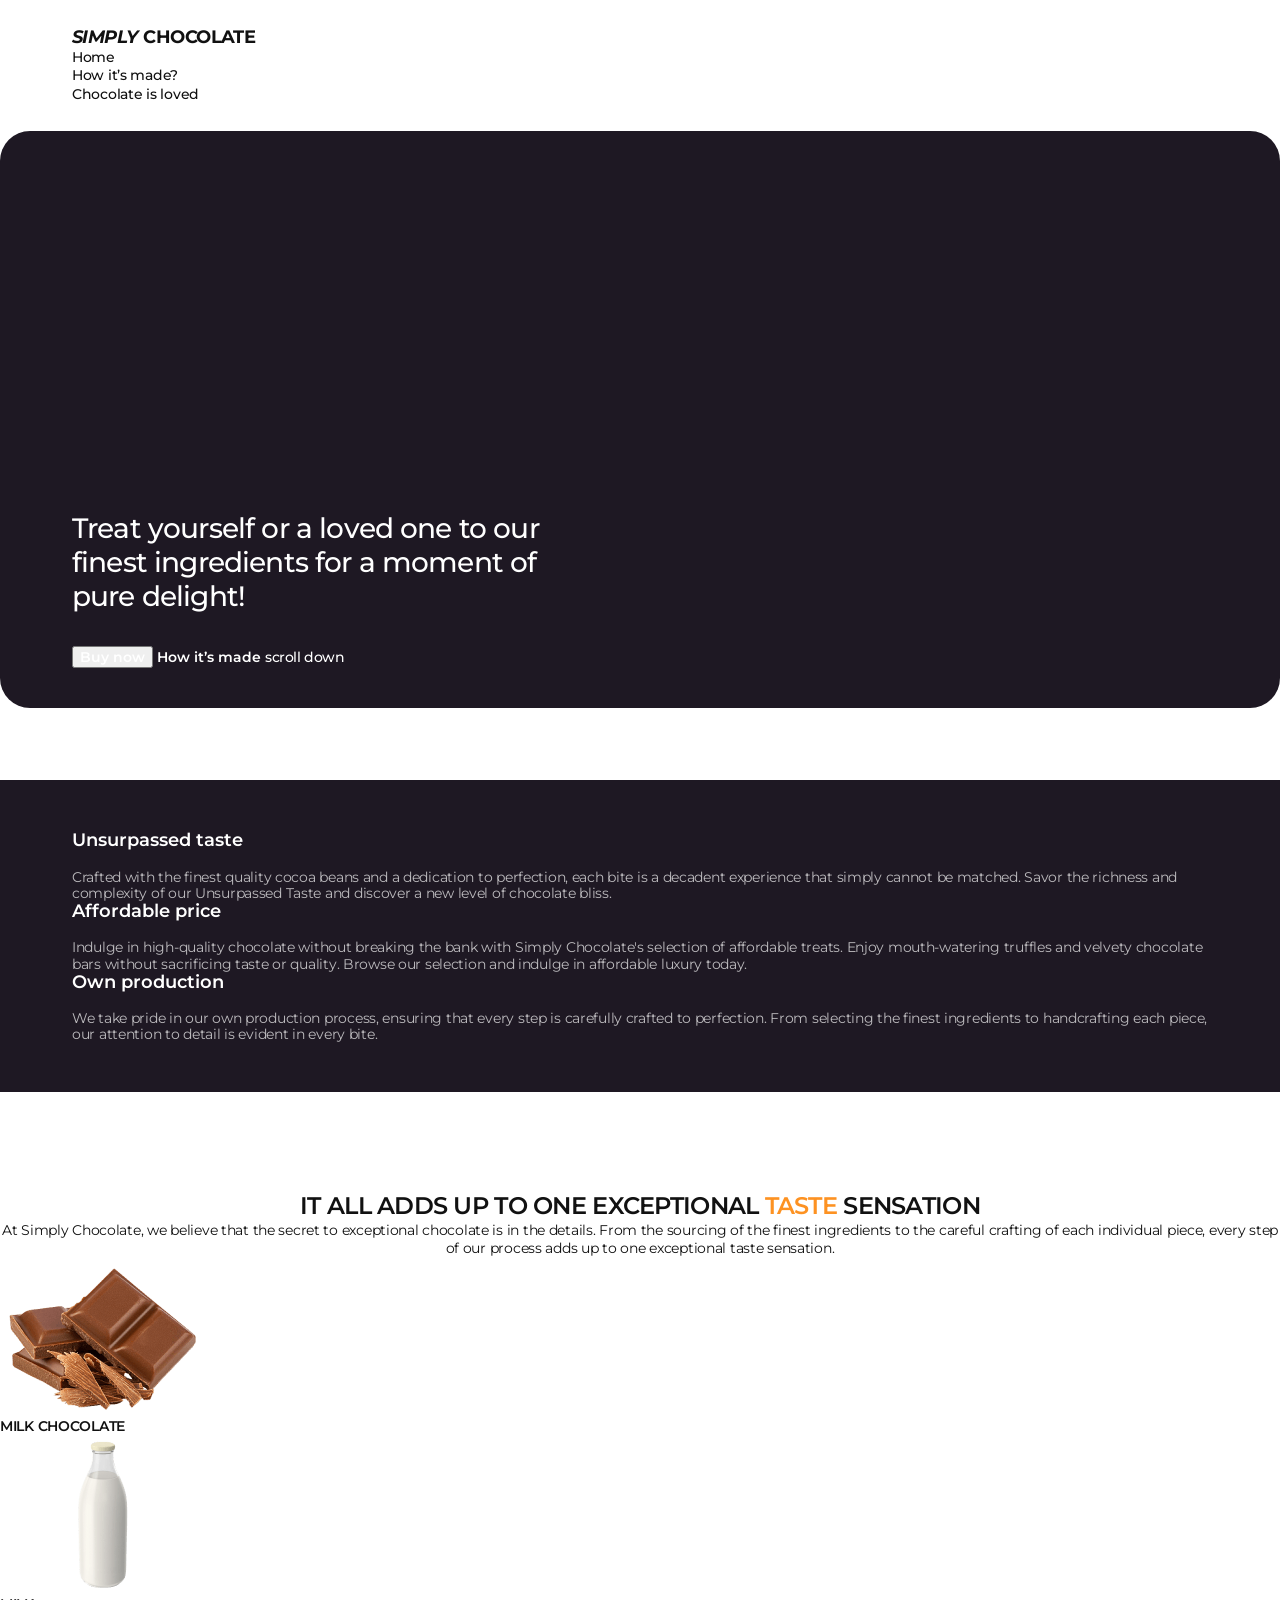
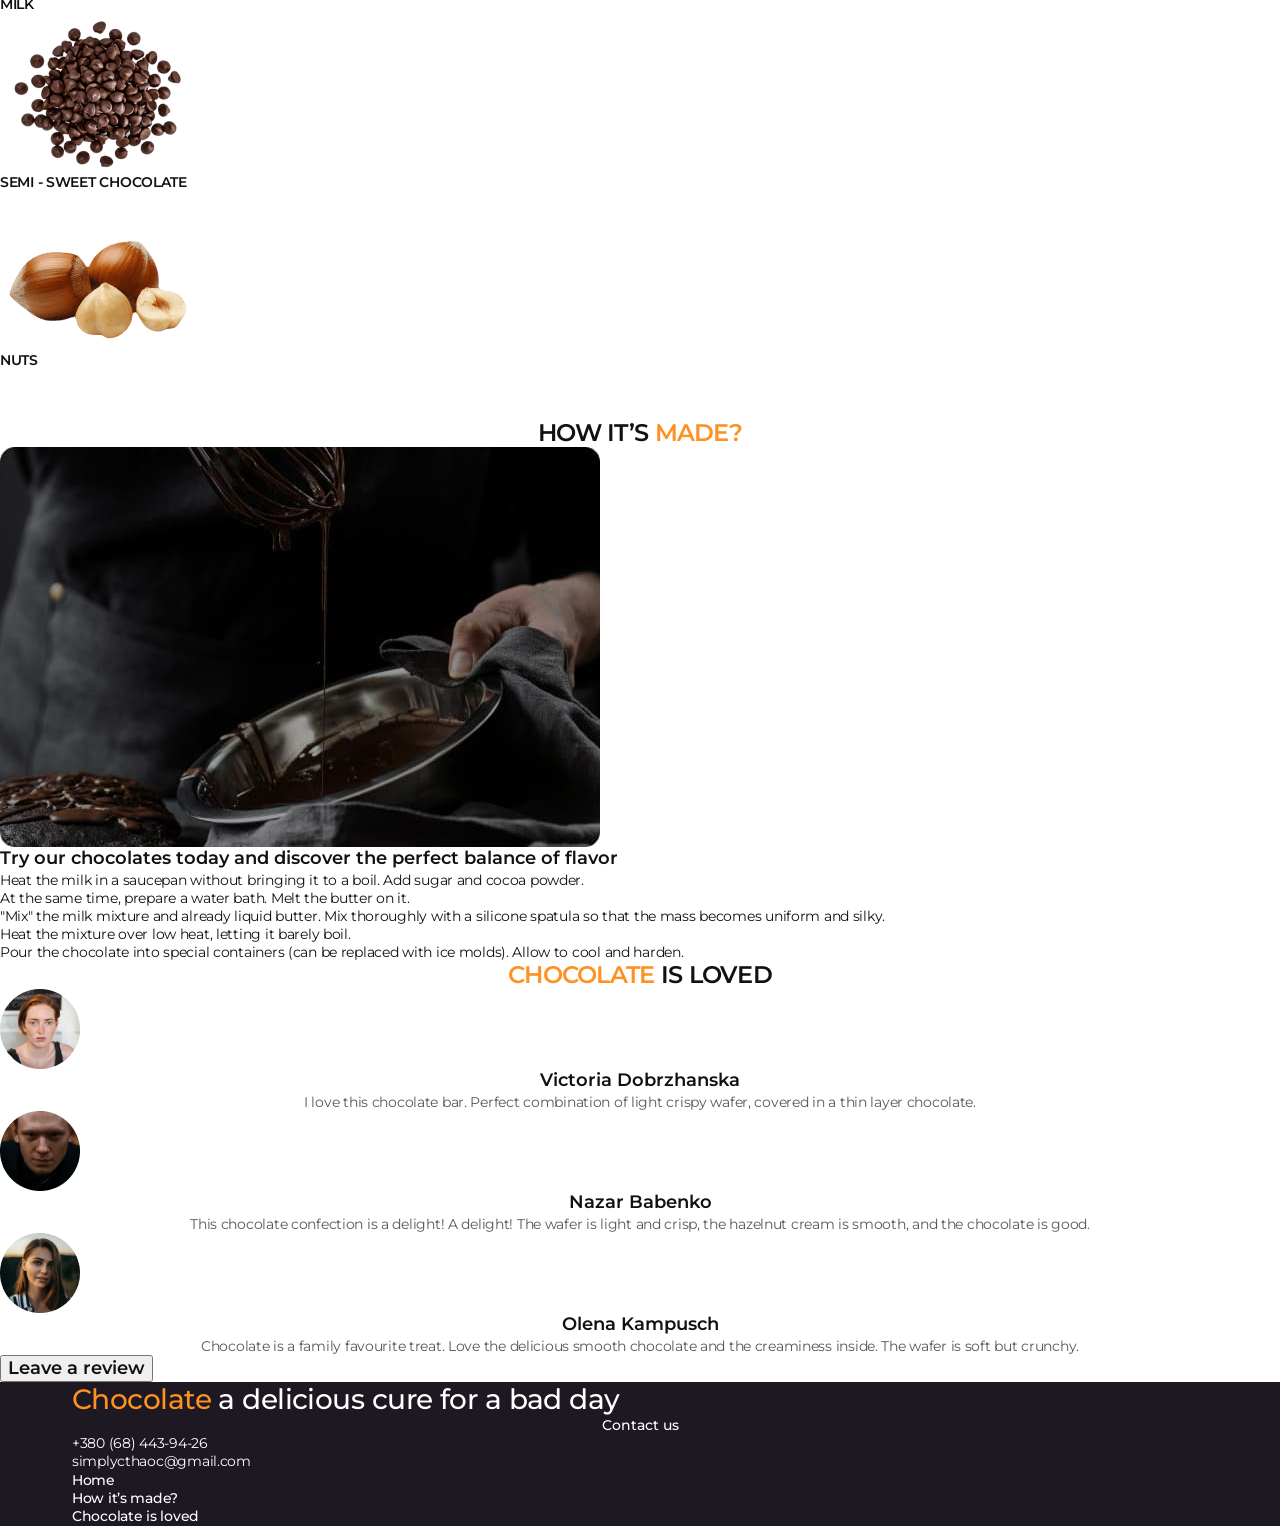
==== index.html @ 90acfa74 "add styles and update markup Co-Authored-By: Claude Sonnet 4.6 <noreply@anthropic.com>" ====
<!doctype html>
<html lang="en">
  <head>
    <meta charset="UTF-8" />
    <meta
      name="viewport"
      content="width=device-width, initial-scale=1.0"
    />
    <link
      rel="preconnect"
      href="https://fonts.googleapis.com"
    />
    <link
      rel="preconnect"
      href="https://fonts.gstatic.com"
      crossorigin
    />
    <link
      href="https://fonts.googleapis.com/css2?family=Montserrat:wght@400;500;600;700&display=swap"
      rel="stylesheet"
    />
    <title>Chocolate</title>
    <link
      rel="stylesheet"
      href="https://cdnjs.cloudflare.com/ajax/libs/modern-normalize/3.0.1/modern-normalize.min.css"
      integrity="sha512-q6WgHqiHlKyOqslT/lgBgodhd03Wp4BEqKeW6nNtlOY4quzyG3VoQKFrieaCeSnuVseNKRGpGeDU3qPmabCANg=="
      crossorigin="anonymous"
      referrerpolicy="no-referrer"
    />

    <link
      rel="stylesheet"
      href="./css/styles.css"
    />
  </head>
  <body>
    <header class="header">
      <div class="container">
        <nav class="header-navigation">
          <a
            class="header-logo"
            href="./index.html"
            ><span class="header-logo-italic">SIMPLY</span> CHOCOLATE</a
          >
          <ul class="header-list">
            <li class="header-item">
              <a
                class="header-link"
                href="./index.html"
                >Home</a
              >
            </li>
            <li class="header-item">
              <a
                class="header-link"
                href="#made"
                >How it’s made?</a
              >
            </li>
            <li class="header-item">
              <a
                class="header-link"
                href=""
                >Chocolate is loved</a
              >
            </li>
          </ul>
        </nav>
      </div>
    </header>
    <main>
      <section class="hero">
        <div class="container">
          <h1 class="hero-title">
            Treat yourself or a loved one to our finest ingredients for a moment
            of pure delight!
          </h1>
          <button
            class="hero-button"
            type="button"
          >
            Buy now
          </button>
          <a
            class="hero-button-link"
            href="#made"
            >How it’s made</a
          >
          <a
            class="hero-scroll-link"
            href="#features"
            >scroll down</a
          >
        </div>
      </section>
      <section
        class="features"
        id="features"
      >
        <div class="container">
          <h2 class="visually-hidden">Our Values</h2>
          <ul
            class="features-list"
            id="features-list"
          >
            <li class="features-item">
              <h3 class="features-subtitle">Unsurpassed taste</h3>
              <p class="features-item-text">
                Crafted with the finest quality cocoa beans and a dedication to
                perfection, each bite is a decadent experience that simply
                cannot be matched. Savor the richness and complexity of our
                Unsurpassed Taste and discover a new level of chocolate bliss.
              </p>
            </li>
            <li class="features-item">
              <h3 class="features-subtitle">Affordable price</h3>
              <p class="features-item-text">
                Indulge in high-quality chocolate without breaking the bank with
                Simply Chocolate's selection of affordable treats. Enjoy
                mouth-watering truffles and velvety chocolate bars without
                sacrificing taste or quality. Browse our selection and indulge
                in affordable luxury today.
              </p>
            </li>
            <li class="features-item">
              <h3 class="features-subtitle">Own production</h3>
              <p class="features-item-text">
                We take pride in our own production process, ensuring that every
                step is carefully crafted to perfection. From selecting the
                finest ingredients to handcrafting each piece, our attention to
                detail is evident in every bite.
              </p>
            </li>
          </ul>
        </div>
      </section>
      <section class="taste">
        <h2 class="taste-title section-title">
          It all adds up to one exceptional
          <span class="accent">taste</span> sensation
        </h2>
        <p class="taste-text">
          At Simply Chocolate, we believe that the secret to exceptional
          chocolate is in the details. From the sourcing of the finest
          ingredients to the careful crafting of each individual piece, every
          step of our process adds up to one exceptional taste sensation.
        </p>
        <ul class="taste-list">
          <li class="taste-item">
            <img
              src="./img/taste-img-1.png"
              width="206"
              height="160"
              alt="mILK CHOCOLATE"
              class="taste-image"
            />
            <h3 class="taste-subtitle">mILK CHOCOLATE</h3>
          </li>
          <li class="taste-item">
            <img
              src="./img/taste-img-2.png"
              class="taste-image"
              width="206"
              height="160"
              alt="Milk"
            />
            <h3 class="taste-subtitle">Milk</h3>
          </li>
          <li class="taste-item">
            <img
              src="./img/taste-img-3.png"
              class="taste-image"
              width="206"
              height="160"
              alt="sEMI - SWEET CHOCOLATE"
            />
            <h3 class="taste-subtitle">sEMI - SWEET CHOCOLATE</h3>
          </li>
          <li class="taste-item">
            <img
              src="./img/taste-img-4.png"
              class="taste-image"
              width="206"
              height="160"
              alt="nuts"
            />
            <h3 class="taste-subtitle">nuts</h3>
          </li>
        </ul>
      </section>
      <section
        class="made"
        id="made"
      >
        <h2 class="made-title section-title">
          hOW IT’S <span class="accent">made?</span>
        </h2>
        <img
          src="./img/made-img.jpg"
          width="600"
          height="400"
          alt="liquid chocolate"
          class="made-image"
        />
        <h3 class="made-subtitle">
          Try our chocolates today and discover the perfect balance of flavor
        </h3>
        <ul class="made-list">
          <li class="made-item">
            <p class="made-item-text">
              Heat the milk in a saucepan without bringing it to a boil. Add
              sugar and cocoa powder.
            </p>
          </li>
          <li class="made-item">
            <p class="made-item-text">
              At the same time, prepare a water bath. Melt the butter on it.
            </p>
          </li>
          <li class="made-item">
            <p class="made-item-text">
              "Mix" the milk mixture and already liquid butter. Mix thoroughly
              with a silicone spatula so that the mass becomes uniform and
              silky.
            </p>
          </li>
          <li class="made-item">
            <p class="made-item-text">
              Heat the mixture over low heat, letting it barely boil.
            </p>
          </li>
          <li class="made-item">
            <p class="made-item-text">
              Pour the chocolate into special containers (can be replaced with
              ice molds). Allow to cool and harden.
            </p>
          </li>
        </ul>
      </section>
      <section class="love">
        <h2 class="love-title section-title">
          <span class="accent">chocolate</span> is loved
        </h2>
        <ul class="love-list">
          <li class="love-item">
            <img
              src="./img/love-img-1.png"
              width="80"
              height="80"
              alt="Victoria Dobrzhanska"
              class="love-image"
            />
            <h3 class="love-subtitle">Victoria Dobrzhanska</h3>
            <p class="love-item-text">
              I love this chocolate bar. Perfect combination of light crispy
              wafer, covered in a thin layer chocolate.
            </p>
          </li>
          <li class="love-item">
            <img
              src="./img/love-img-2.png"
              width="80"
              height="80"
              alt="Nazar Babenko"
              class="love-image"
            />
            <h3 class="love-subtitle">Nazar Babenko</h3>
            <p class="love-item-text">
              This chocolate confection is a delight! A delight! The wafer is
              light and crisp, the hazelnut cream is smooth, and the chocolate
              is good.
            </p>
          </li>
          <li class="love-item">
            <img
              src="./img/love-img-3.png"
              width="80"
              height="80"
              alt="Olena Kampusch"
              class="love-image"
            />
            <h3 class="love-subtitle">Olena Kampusch</h3>
            <p class="love-item-text">
              Chocolate is a family favourite treat. Love the delicious smooth
              chocolate and the creaminess inside. The wafer is soft but
              crunchy.
            </p>
          </li>
        </ul>
        <button
          type="button"
          class="love-button"
        >
          Leave a review
        </button>
      </section>
    </main>
    <footer class="footer">
      <div class="container">
        <p class="footer-text">
          <span class="accent">Chocolate</span> a delicious cure for a bad day
        </p>
        <p class="footer-contacts-title">Contact us</p>
        <address class="footer-contacts">
          <ul class="footer-contacts-list">
            <li class="footer-contacts-item">
              <a
                class="footer-contacts-link"
                href="tel:+380684439426"
                >+380 (68) 443-94-26</a
              >
            </li>
            <li class="footer-contacts-item">
              <a
                class="footer-contacts-link"
                href="mailto:simplycthаoc@gmail.com"
                >simplycthаoc@gmail.com</a
              >
            </li>
          </ul>
        </address>
        <ul class="footer-menu-list">
          <li class="footer-menu-item">
            <a
              class="footer-menu-link"
              href="./index.html"
              >Home</a
            >
          </li>
          <li class="footer-menu-item">
            <a
              class="footer-menu-link"
              href=""
              >How it’s made?</a
            >
          </li>
          <li class="footer-menu-item">
            <a
              class="footer-menu-link"
              href=""
              >Chocolate is loved</a
            >
          </li>
        </ul>
      </div>
    </footer>
  </body>
</html>
---- css/styles.css ----
html {
  scroll-behavior: smooth;
}

body {
  font-family: 'Montserrat', sans-serif;
}

ul {
  list-style-type: none;
  margin-block: 0;
  padding-left: 0;
}

p,
h1,
h2,
h3,
h4,
h5,
h6 {
  margin-block: 0;
}

a {
  text-decoration: none;
}

address {
  font-style: normal;
}

button {
  cursor: pointer;
  font-family: inherit;
}

img {
  display: block;
  height: auto;
  max-width: 100%;
}

.visually-hidden {
  position: absolute;
  width: 1px;
  height: 1px;
  margin: -1px;
  border: 0;
  padding: 0;

  white-space: nowrap;
  clip-path: inset(100%);
  clip: rect(0 0 0 0);
  overflow: hidden;
}

.container {
  /* max-width: 1166px;
  width: 100%; */
  width: 1166px;
  padding-left: 15px;
  padding-right: 15px;
  margin: 0 auto;
  /* padding-inline: 15px;
  margin-inline: auto; */
}

.section-title {
  font-weight: 600;
  font-size: 24px;
  line-height: 1.17;
  letter-spacing: -0.03em;
  text-transform: uppercase;
  text-align: center;
  color: #111;

  .accent {
    color: #fd9222;
  }
}

/*------------- header-------------- */

.header {
  padding-block: 28px;
}

.header-logo {
  font-weight: 700;
  font-size: 18px;
  line-height: 1.11;
  letter-spacing: -0.03em;
  color: #111;
}

/* .header-logo span {
  font-style: italic;
} */

.header-logo-italic {
  font-style: italic;
}

.header-link {
  font-weight: 500;
  font-size: 14px;
  line-height: 1.14;
  letter-spacing: -0.02em;
  color: #111;
}

.header-link:hover,
.header-link:focus {
  color: #fd9222;
}

/* .header-link:is(:hover, :focus) {
  color: #fd9222;
}

/* .header-link:focus {
  color: #fd9222;
} */

/*------------- hero-------------- */

.hero {
  background-color: #1e1823;
  padding: 381px 40px 40px 40px;
  border-radius: 30px;
  margin-bottom: 72px;
}

.hero-title {
  font-weight: 500;
  font-size: 28px;
  line-height: 1.21;
  letter-spacing: -0.03em;
  color: #fff;
  max-width: 484px;
  margin-bottom: 32px;
}

.hero-button {
  font-weight: 600;
  font-size: 14px;
  color: #fff;
}

.hero-button-link {
  font-weight: 600;
  font-size: 14px;
  color: #fff;
}

.hero-scroll-link {
  font-weight: 500;
  font-size: 14px;
  line-height: 1.29;
  letter-spacing: -0.03em;
  color: #fff;
}

/*------------- features-------------- */

.features {
  background-color: #1e1823;
  padding-block: 50px;
}

.features-list {
}

.features-item {
}

.features-subtitle {
  font-weight: 600;
  font-size: 18px;
  color: #fff;
  margin-bottom: 18px;
}

.features-item-text {
  font-size: 14px;
  letter-spacing: -0.02em;
  color: rgba(255, 255, 255, 0.7);
}

/*------------- taste-------------- */

.taste {
  padding-top: 100px;
  padding-bottom: 50px;
}

.taste-title {
}

/* .taste-highlight {
  color: #fd9222;
} */

.taste-text {
  font-size: 14px;
  line-height: 1.29;
  letter-spacing: -0.02em;
  text-align: center;
  color: #111;
}

.taste-list {
}

.taste-item {
}

.taste-image {
}

.taste-subtitle {
  font-weight: 600;
  font-size: 14px;
  line-height: 1.29;
  letter-spacing: -0.02em;
  text-transform: uppercase;
  color: #111;
}

/*------------- made-------------- */

.made {
}

.made-title {
}

.made-image {
}

.made-subtitle {
  font-weight: 600;
  font-size: 18px;
  line-height: 1.33;
  color: #111;
}

.made-list {
}

.made-item {
}

.made-item-text {
  font-size: 14px;
  line-height: 1.29;
  letter-spacing: -0.02em;
  color: #111;
}

/*------------- love-------------- */

.love {
}

.love-title {
}

.love-list {
}

.love-item {
}

.love-image {
}

.love-subtitle {
  font-weight: 600;
  font-size: 18px;
  line-height: 1.33;
  text-align: center;
  color: #111;
}

.love-item-text {
  font-weight: 400;
  font-size: 14px;
  line-height: 1.29;
  letter-spacing: -0.02em;
  text-align: center;
  color: rgba(17, 17, 17, 0.7);
}

.love-button {
  font-weight: 600;
  font-size: 18px;
  color: #111;
}

/*------------- footer-------------- */

.footer {
  background-color: #1e1823;
}

.footer-text {
  font-weight: 500;
  font-size: 28px;
  line-height: 1.21429;
  letter-spacing: -0.02em;
  color: #ffffff;

  .accent {
    color: #fd9222;
  }
}

.footer-contacts-title {
  font-weight: 500;
  font-size: 14px;
  line-height: 1.29;
  text-align: center;
  color: #fff;
}

.footer-contacts-list {
}

.footer-contacts-item {
}

.footer-contacts-link {
  font-size: 14px;
  line-height: 1.29;
  letter-spacing: -0.02em;
  text-align: center;
  color: #fff;
}

.footer-menu-list {
}

.footer-menu-item {
}

.footer-menu-link {
  font-weight: 500;
  font-size: 14px;
  line-height: 1.14;
  letter-spacing: -0.02em;
  color: #fff;
}
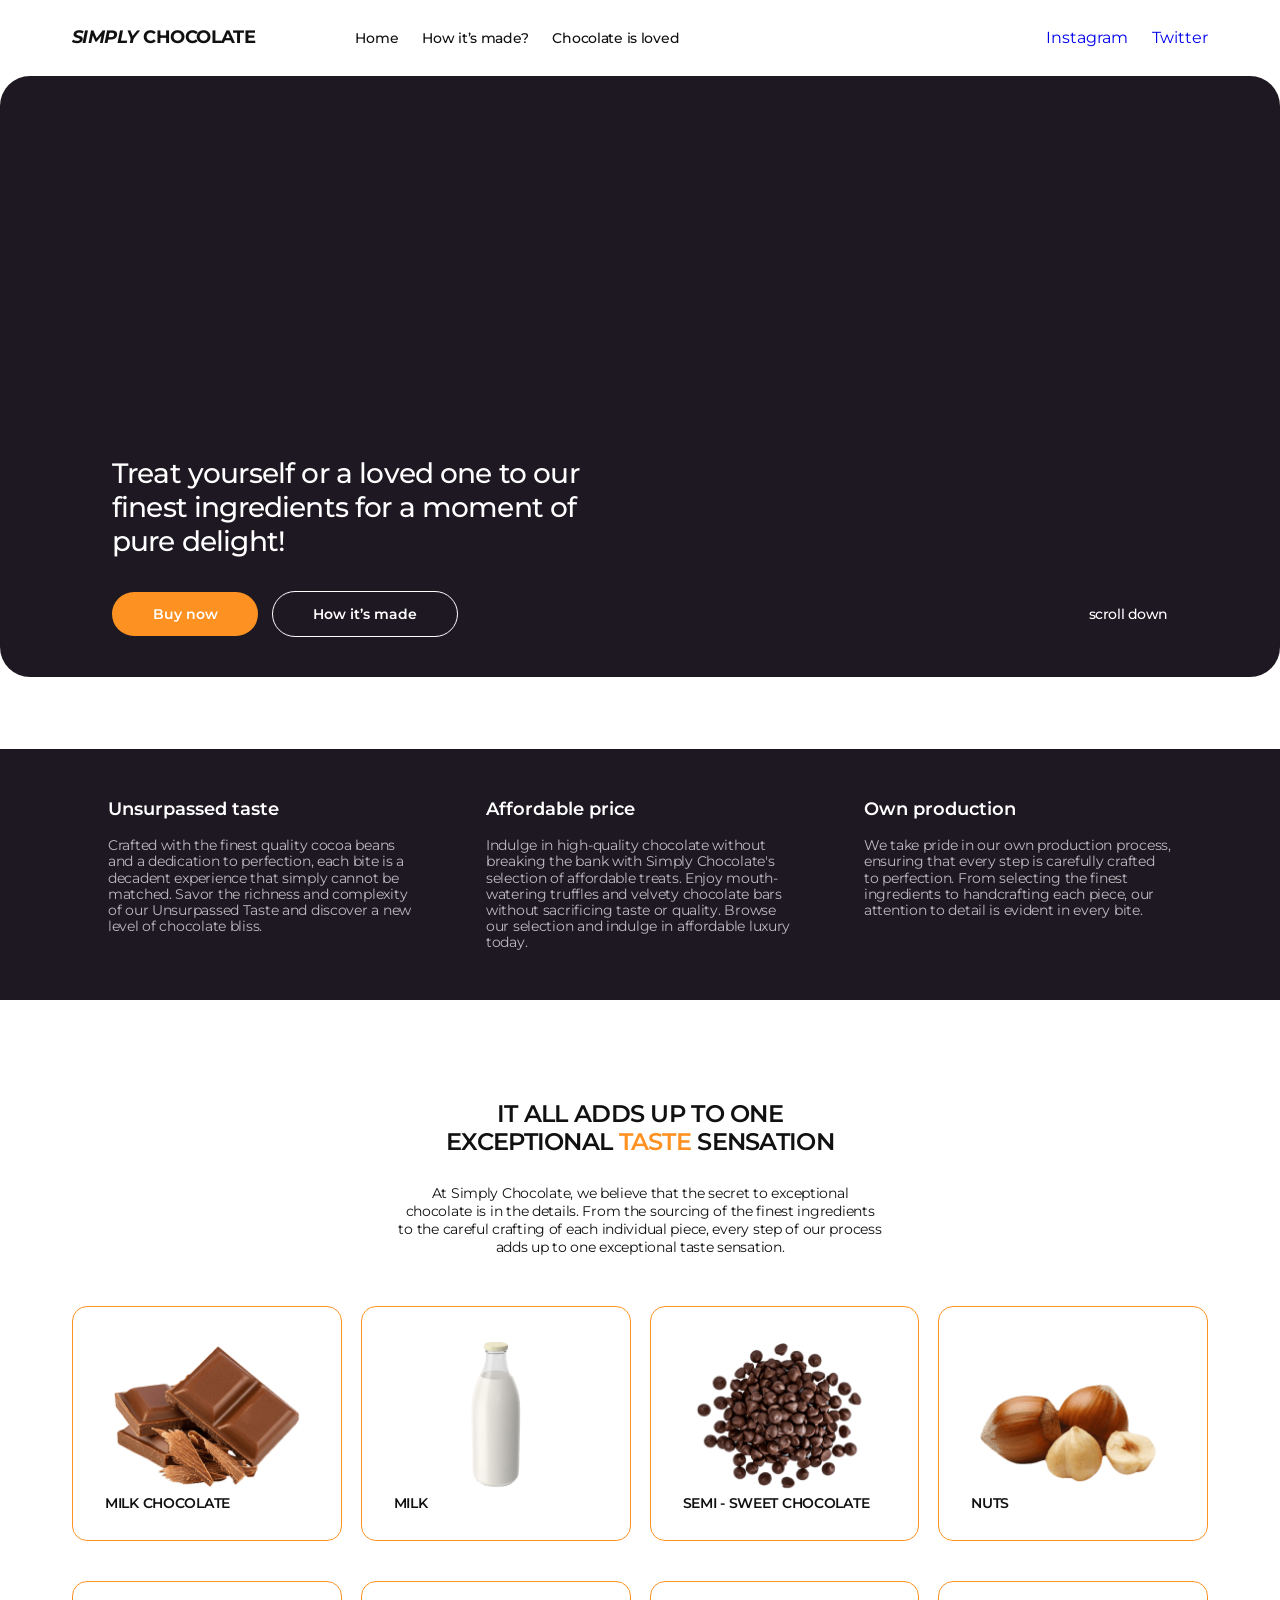
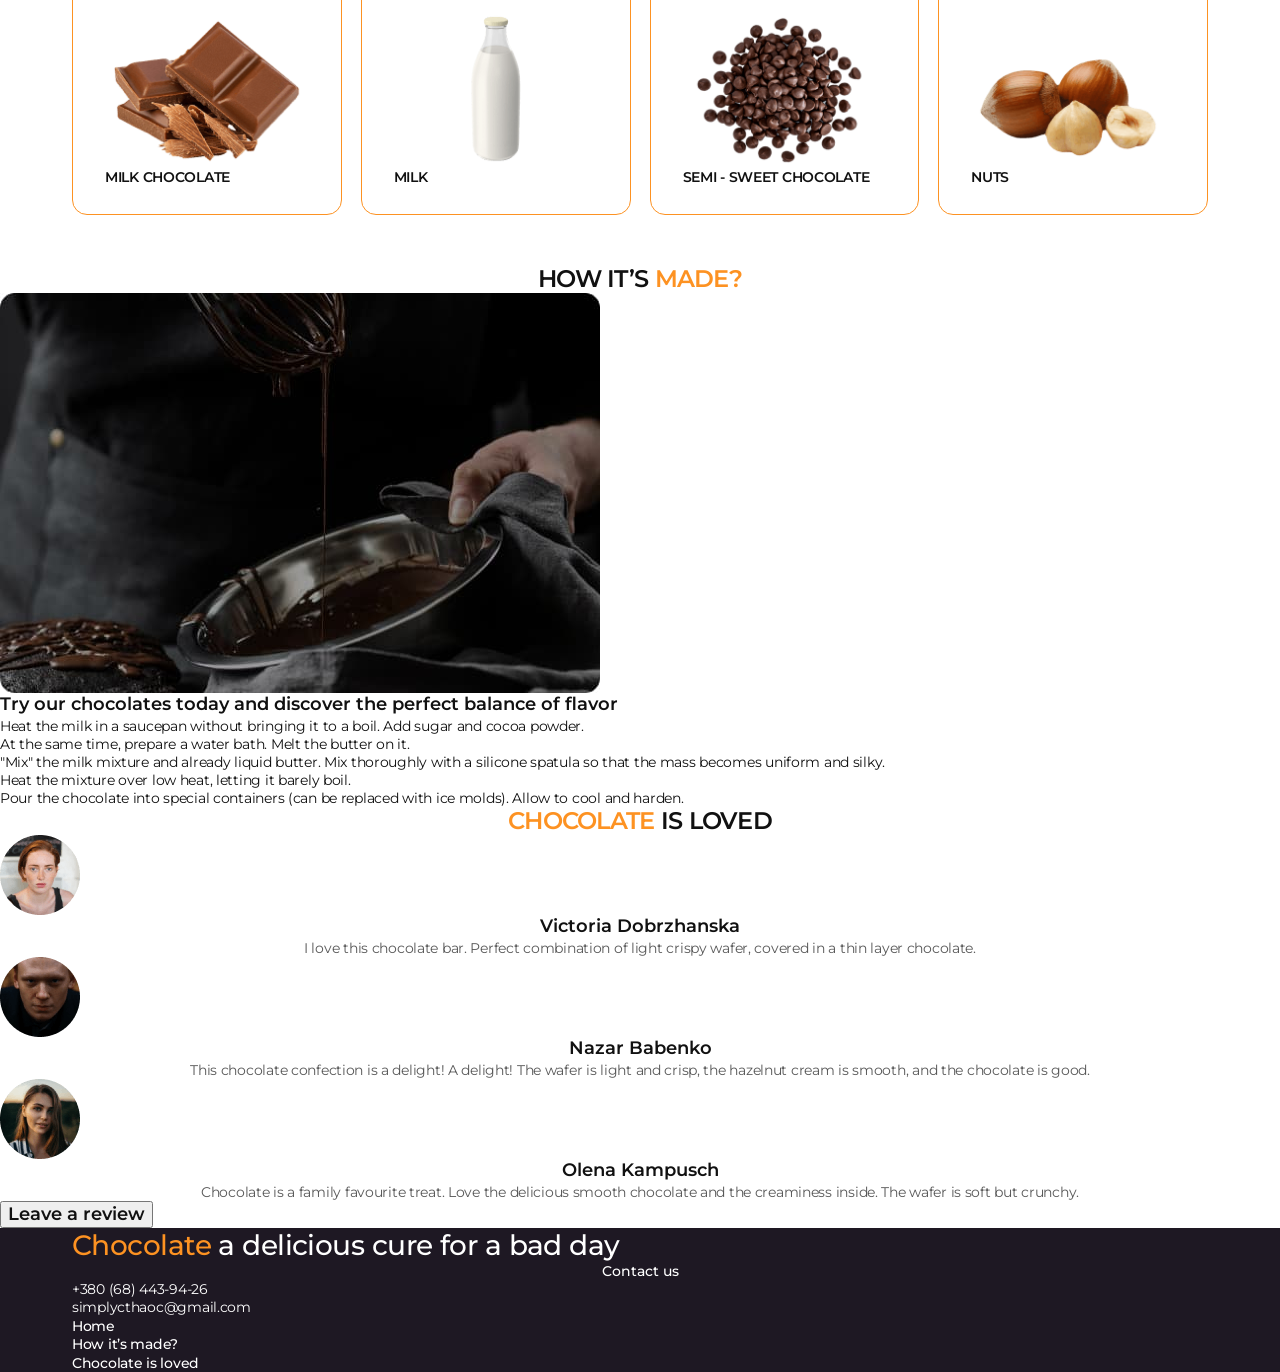
==== commit 56b4180d: "mod-3" ====
--- a/index.html
+++ b/index.html
@@ -35,7 +35,7 @@
   </head>
   <body>
     <header class="header">
-      <div class="container">
+      <div class="container header-container">
         <nav class="header-navigation">
           <a
             class="header-logo"
@@ -66,31 +66,51 @@
             </li>
           </ul>
         </nav>
+        <ul class="header-soc-list">
+          <li class="header-soc-item">
+            <a
+              class="header-soc-link"
+              href="./index.html"
+              >Instagram</a
+            >
+          </li>
+          <li class="header-soc-item">
+            <a
+              class="header-soc-link"
+              href="#made"
+              >Twitter</a
+            >
+          </li>
+        </ul>
       </div>
     </header>
     <main>
       <section class="hero">
         <div class="container">
-          <h1 class="hero-title">
-            Treat yourself or a loved one to our finest ingredients for a moment
-            of pure delight!
-          </h1>
-          <button
-            class="hero-button"
-            type="button"
-          >
-            Buy now
-          </button>
-          <a
-            class="hero-button-link"
-            href="#made"
-            >How it’s made</a
-          >
-          <a
-            class="hero-scroll-link"
-            href="#features"
-            >scroll down</a
-          >
+          <div class="hero-wrapper">
+            <h1 class="hero-title">
+              Treat yourself or a loved one to our finest ingredients for a moment
+              of pure delight!
+            </h1>
+           <div class="hero-buttons">
+              <button
+                class="hero-button"
+                type="button"
+              >
+                Buy now
+              </button>
+              <a
+                class="hero-button-link"
+                href="#made"
+                >How it’s made</a
+              >
+              <a
+                class="hero-scroll-link"
+                href="#features"
+                >scroll down</a
+              >
+           </div>
+          </div>
         </div>
       </section>
       <section
@@ -135,58 +155,100 @@
         </div>
       </section>
       <section class="taste">
-        <h2 class="taste-title section-title">
-          It all adds up to one exceptional
-          <span class="accent">taste</span> sensation
-        </h2>
-        <p class="taste-text">
-          At Simply Chocolate, we believe that the secret to exceptional
-          chocolate is in the details. From the sourcing of the finest
-          ingredients to the careful crafting of each individual piece, every
-          step of our process adds up to one exceptional taste sensation.
-        </p>
-        <ul class="taste-list">
-          <li class="taste-item">
-            <img
-              src="./img/taste-img-1.png"
-              width="206"
-              height="160"
-              alt="mILK CHOCOLATE"
-              class="taste-image"
-            />
-            <h3 class="taste-subtitle">mILK CHOCOLATE</h3>
-          </li>
-          <li class="taste-item">
-            <img
-              src="./img/taste-img-2.png"
-              class="taste-image"
-              width="206"
-              height="160"
-              alt="Milk"
-            />
-            <h3 class="taste-subtitle">Milk</h3>
-          </li>
-          <li class="taste-item">
-            <img
-              src="./img/taste-img-3.png"
-              class="taste-image"
-              width="206"
-              height="160"
-              alt="sEMI - SWEET CHOCOLATE"
-            />
-            <h3 class="taste-subtitle">sEMI - SWEET CHOCOLATE</h3>
-          </li>
-          <li class="taste-item">
-            <img
-              src="./img/taste-img-4.png"
-              class="taste-image"
-              width="206"
-              height="160"
-              alt="nuts"
-            />
-            <h3 class="taste-subtitle">nuts</h3>
-          </li>
-        </ul>
+       <div class="container">
+          <h2 class="taste-title section-title">
+            It all adds up to one exceptional
+            <span class="accent">taste</span> sensation
+          </h2>
+          <p class="taste-text">
+            At Simply Chocolate, we believe that the secret to exceptional
+            chocolate is in the details. From the sourcing of the finest
+            ingredients to the careful crafting of each individual piece, every
+            step of our process adds up to one exceptional taste sensation.
+          </p>
+          <ul class="taste-list">
+            <li class="taste-item">
+              <img
+                src="./img/taste-img-1.png"
+                width="206"
+                height="160"
+                alt="mILK CHOCOLATE"
+                class="taste-image"
+              />
+              <h3 class="taste-subtitle">mILK CHOCOLATE</h3>
+            </li>
+            <li class="taste-item">
+              <img
+                src="./img/taste-img-2.png"
+                class="taste-image"
+                width="206"
+                height="160"
+                alt="Milk"
+              />
+              <h3 class="taste-subtitle">Milk</h3>
+            </li>
+            <li class="taste-item">
+              <img
+                src="./img/taste-img-3.png"
+                class="taste-image"
+                width="206"
+                height="160"
+                alt="sEMI - SWEET CHOCOLATE"
+              />
+              <h3 class="taste-subtitle">sEMI - SWEET CHOCOLATE</h3>
+            </li>
+            <li class="taste-item">
+              <img
+                src="./img/taste-img-4.png"
+                class="taste-image"
+                width="206"
+                height="160"
+                alt="nuts"
+              />
+              <h3 class="taste-subtitle">nuts</h3>
+            </li>
+            <li class="taste-item">
+              <img
+                src="./img/taste-img-1.png"
+                width="206"
+                height="160"
+                alt="mILK CHOCOLATE"
+                class="taste-image"
+              />
+              <h3 class="taste-subtitle">mILK CHOCOLATE</h3>
+            </li>
+            <li class="taste-item">
+              <img
+                src="./img/taste-img-2.png"
+                class="taste-image"
+                width="206"
+                height="160"
+                alt="Milk"
+              />
+              <h3 class="taste-subtitle">Milk</h3>
+            </li>
+            <li class="taste-item">
+              <img
+                src="./img/taste-img-3.png"
+                class="taste-image"
+                width="206"
+                height="160"
+                alt="sEMI - SWEET CHOCOLATE"
+              />
+              <h3 class="taste-subtitle">sEMI - SWEET CHOCOLATE</h3>
+            </li>
+            <li class="taste-item">
+              <img
+                src="./img/taste-img-4.png"
+                class="taste-image"
+                width="206"
+                height="160"
+                alt="nuts"
+              />
+              <h3 class="taste-subtitle">nuts</h3>
+            </li>
+          </ul>
+       </div>
       </section>
       <section
         class="made"
--- a/css/styles.css
+++ b/css/styles.css
@@ -92,14 +92,35 @@
   line-height: 1.11;
   letter-spacing: -0.03em;
   color: #111;
+  margin-right: 100px;
 }
 
 /* .header-logo span {
   font-style: italic;
 } */
 
+.header .container {
+  display: flex;
+  align-items: center;
+}
+
+.header-container {
+  display: flex;
+  align-items: center;
+}
+
+.header-navigation {
+  display: flex;
+  align-items: center;
+}
+
 .header-logo-italic {
   font-style: italic;
+}
+
+.header-list {
+  display: flex;
+  gap: 24px;
 }
 
 .header-link {
@@ -115,6 +136,12 @@
   color: #fd9222;
 }
 
+.header-soc-list {
+  display: flex;
+  gap: 24px;
+  margin-left: auto;
+}
+
 /* .header-link:is(:hover, :focus) {
   color: #fd9222;
 }
@@ -127,9 +154,13 @@
 
 .hero {
   background-color: #1e1823;
-  padding: 381px 40px 40px 40px;
+
   border-radius: 30px;
   margin-bottom: 72px;
+}
+
+.hero-wrapper {
+  padding: 381px 40px 40px 40px;
 }
 
 .hero-title {
@@ -142,16 +173,31 @@
   margin-bottom: 32px;
 }
 
+.hero-buttons {
+  display: flex;
+  align-items: center;
+  gap: 14px;
+}
+
 .hero-button {
   font-weight: 600;
   font-size: 14px;
   color: #fff;
+  border-radius: 100px;
+  min-width: 146px;
+  padding: 14px 40px;
+  background-color: #fd9222;
+  border: none;
 }
 
 .hero-button-link {
   font-weight: 600;
   font-size: 14px;
   color: #fff;
+  border: 1px solid #fff;
+  border-radius: 100px;
+  padding: 14px 40px;
+  min-width: 183px;
 }
 
 .hero-scroll-link {
@@ -160,6 +206,7 @@
   line-height: 1.29;
   letter-spacing: -0.03em;
   color: #fff;
+  margin-left: auto;
 }
 
 /*------------- features-------------- */
@@ -170,9 +217,15 @@
 }
 
 .features-list {
+  display: flex;
+  gap: 70px;
+  /* padding-left: 36px;
+  padding-right: 36px; */
+  padding-inline: 36px;
 }
 
 .features-item {
+  width: calc((100% - 70px * 2) / 3);
 }
 
 .features-subtitle {
@@ -196,6 +249,9 @@
 }
 
 .taste-title {
+  max-width: 411px;
+  margin: 0 auto;
+  margin-bottom: 28px;
 }
 
 /* .taste-highlight {
@@ -208,12 +264,24 @@
   letter-spacing: -0.02em;
   text-align: center;
   color: #111;
+  max-width: 486px;
+  margin: 0 auto;
+  margin-bottom: 50px;
 }
 
 .taste-list {
+  display: flex;
+  flex-wrap: wrap;
+  /* gap: 40px 19px; */
+  column-gap: 19px;
+  row-gap: 40px;
 }
 
 .taste-item {
+  padding: 28px 32px;
+  border: 1px solid #fd9222;
+  border-radius: 15px;
+  width: calc((100% - 19px * 3) / 4);
 }
 
 .taste-image {
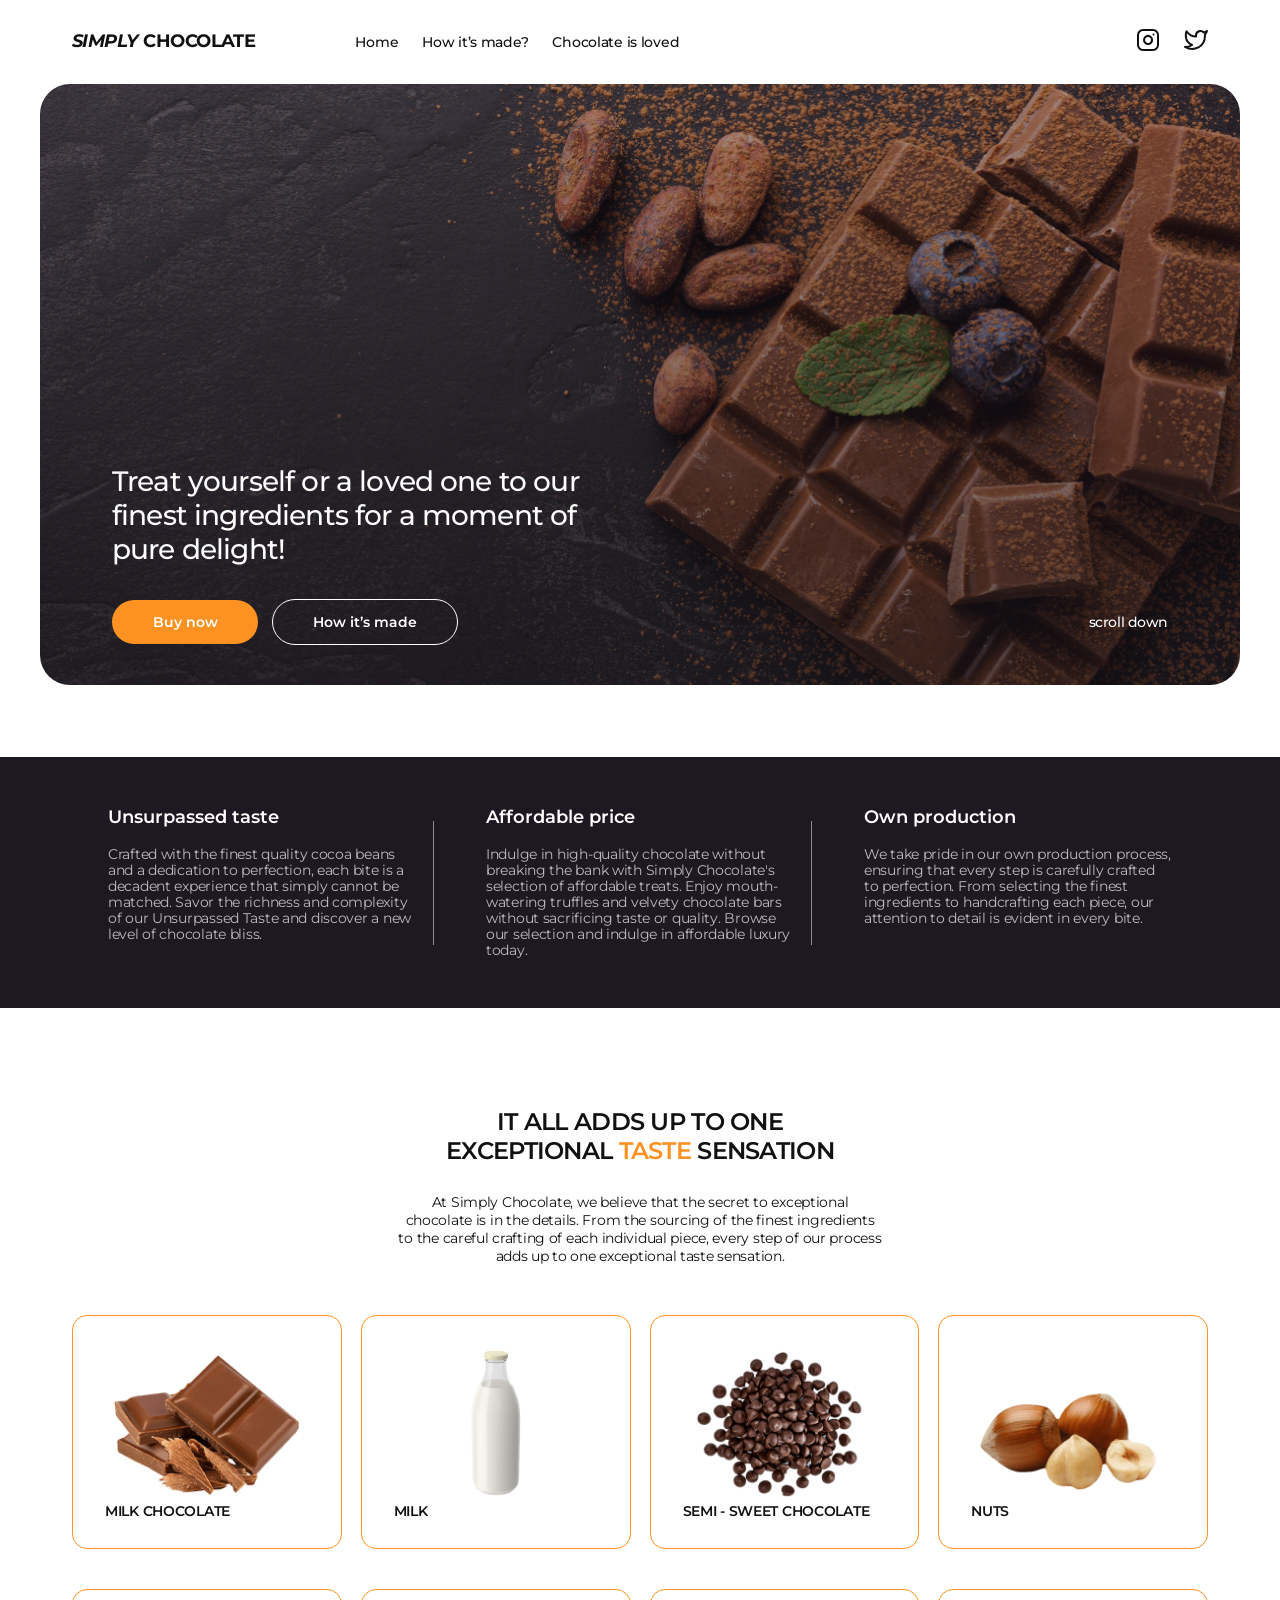
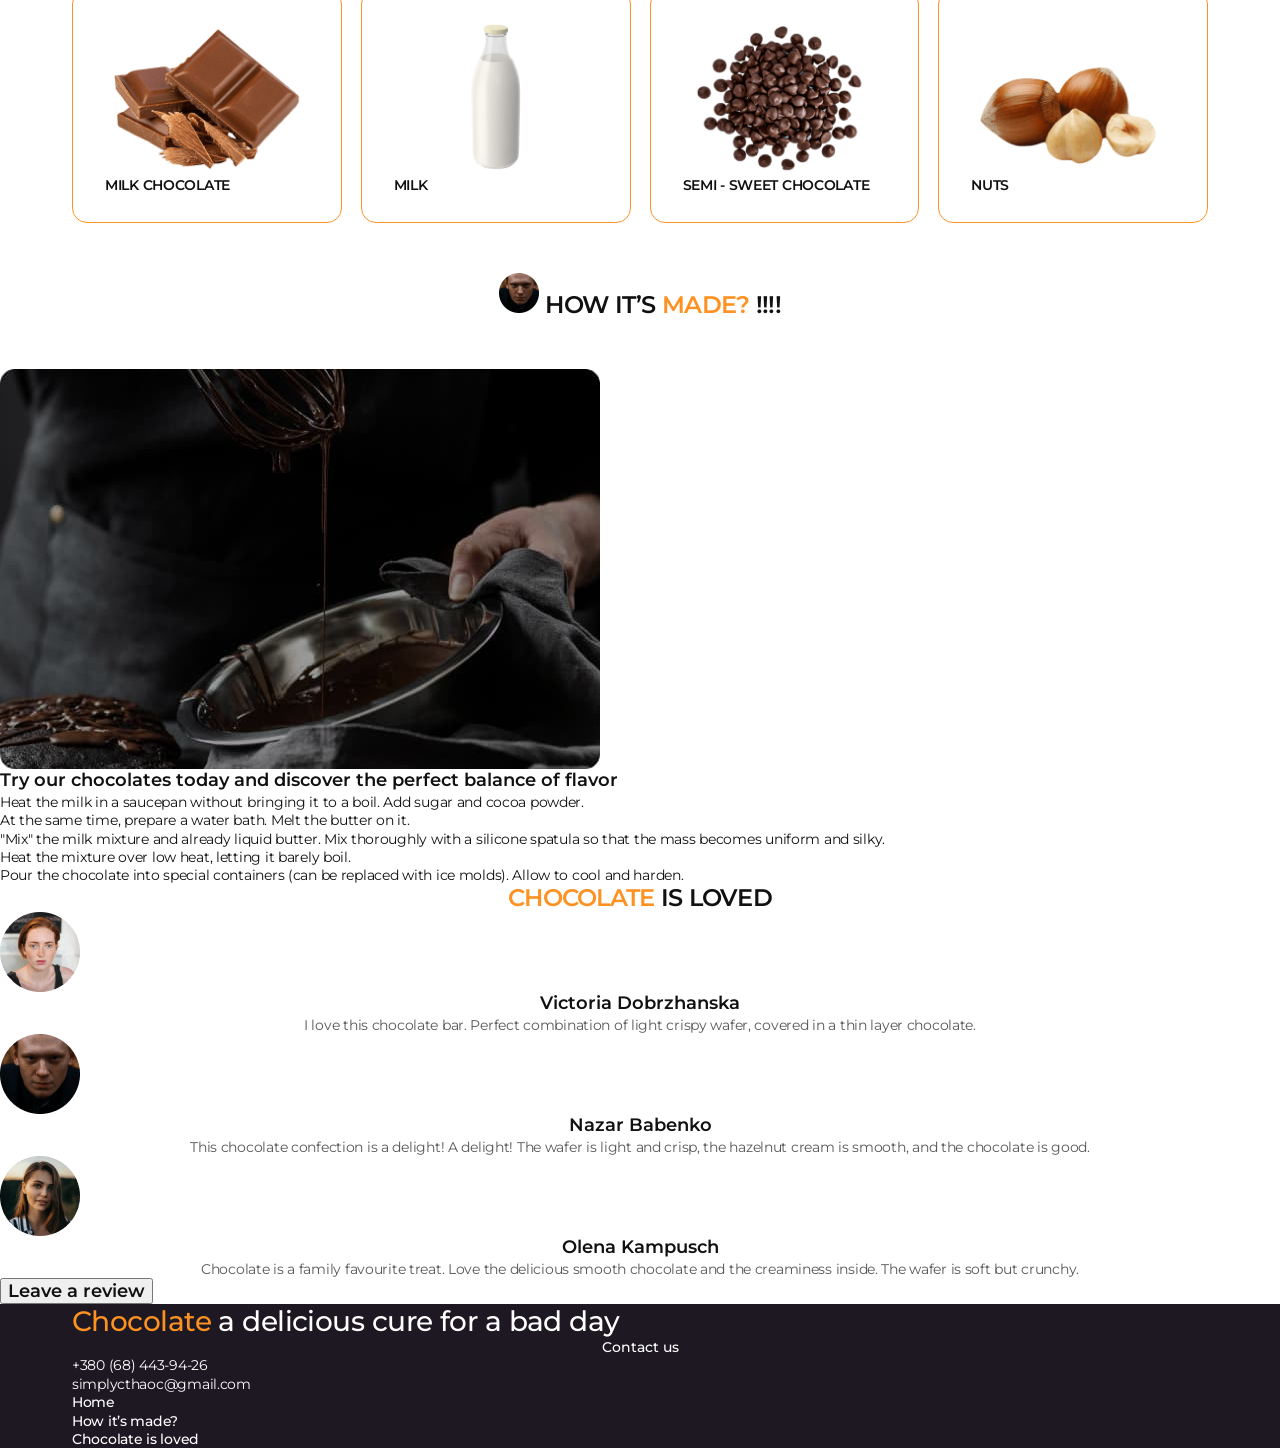
==== commit 2462707a: "mod-4" ====
--- a/index.html
+++ b/index.html
@@ -71,15 +71,25 @@
             <a
               class="header-soc-link"
               href="./index.html"
-              >Instagram</a
-            >
+              ><svg
+                class="header-soc-icon"
+                width="24"
+                height="24"
+              >
+                <use href="./img/icons.svg#icon-instagram"></use></svg
+            ></a>
           </li>
           <li class="header-soc-item">
             <a
               class="header-soc-link"
               href="#made"
-              >Twitter</a
-            >
+              ><svg
+                class="header-soc-icon"
+                width="24"
+                height="24"
+              >
+                <use href="./img/icons.svg#twitter"></use></svg
+            ></a>
           </li>
         </ul>
       </div>
@@ -89,10 +99,10 @@
         <div class="container">
           <div class="hero-wrapper">
             <h1 class="hero-title">
-              Treat yourself or a loved one to our finest ingredients for a moment
-              of pure delight!
+              Treat yourself or a loved one to our finest ingredients for a
+              moment of pure delight!
             </h1>
-           <div class="hero-buttons">
+            <div class="hero-buttons">
               <button
                 class="hero-button"
                 type="button"
@@ -109,7 +119,7 @@
                 href="#features"
                 >scroll down</a
               >
-           </div>
+            </div>
           </div>
         </div>
       </section>
@@ -155,7 +165,7 @@
         </div>
       </section>
       <section class="taste">
-       <div class="container">
+        <div class="container">
           <h2 class="taste-title section-title">
             It all adds up to one exceptional
             <span class="accent">taste</span> sensation
@@ -248,7 +258,7 @@
               <h3 class="taste-subtitle">nuts</h3>
             </li>
           </ul>
-       </div>
+        </div>
       </section>
       <section
         class="made"
--- a/css/styles.css
+++ b/css/styles.css
@@ -150,12 +150,29 @@
   color: #fd9222;
 } */
 
+.header-soc-icon {
+  fill: transparent;
+  stroke: #111;
+}
+
+/* .header-soc-icon {
+  fill: #111;
+} */
+
 /*------------- hero-------------- */
 
 .hero {
   background-color: #1e1823;
-
+  background-image:
+    linear-gradient(rgba(30, 24, 35, 0.4), rgba(30, 24, 35, 0.4)),
+    url(../img/hero-bg.jpg);
+  background-size: cover;
+  background-position: center;
+  background-repeat: no-repeat;
   border-radius: 30px;
+
+  max-width: 1200px;
+  margin: 0 auto;
   margin-bottom: 72px;
 }
 
@@ -226,7 +243,24 @@
 
 .features-item {
   width: calc((100% - 70px * 2) / 3);
-}
+  position: relative;
+}
+
+.features-item:not(:last-child)::after {
+  position: absolute;
+  top: 50%;
+  right: -18px;
+  transform: translateY(-50%);
+  content: '';
+  width: 1px;
+  height: 124px;
+  background-color: rgba(255, 255, 255, 0.5);
+  display: inline-block;
+}
+
+/* .features-item:last-child::after {
+  display: none;
+} */
 
 .features-subtitle {
   font-weight: 600;
@@ -302,6 +336,20 @@
 }
 
 .made-title {
+  margin-bottom: 50px;
+}
+
+.made-title::before {
+  content: '';
+  width: 40px;
+  height: 40px;
+  display: inline-block;
+  background-image: url(../img/love-img-2.png);
+  background-size: cover;
+}
+
+.made-title::after {
+  content: '!!!!';
 }
 
 .made-image {
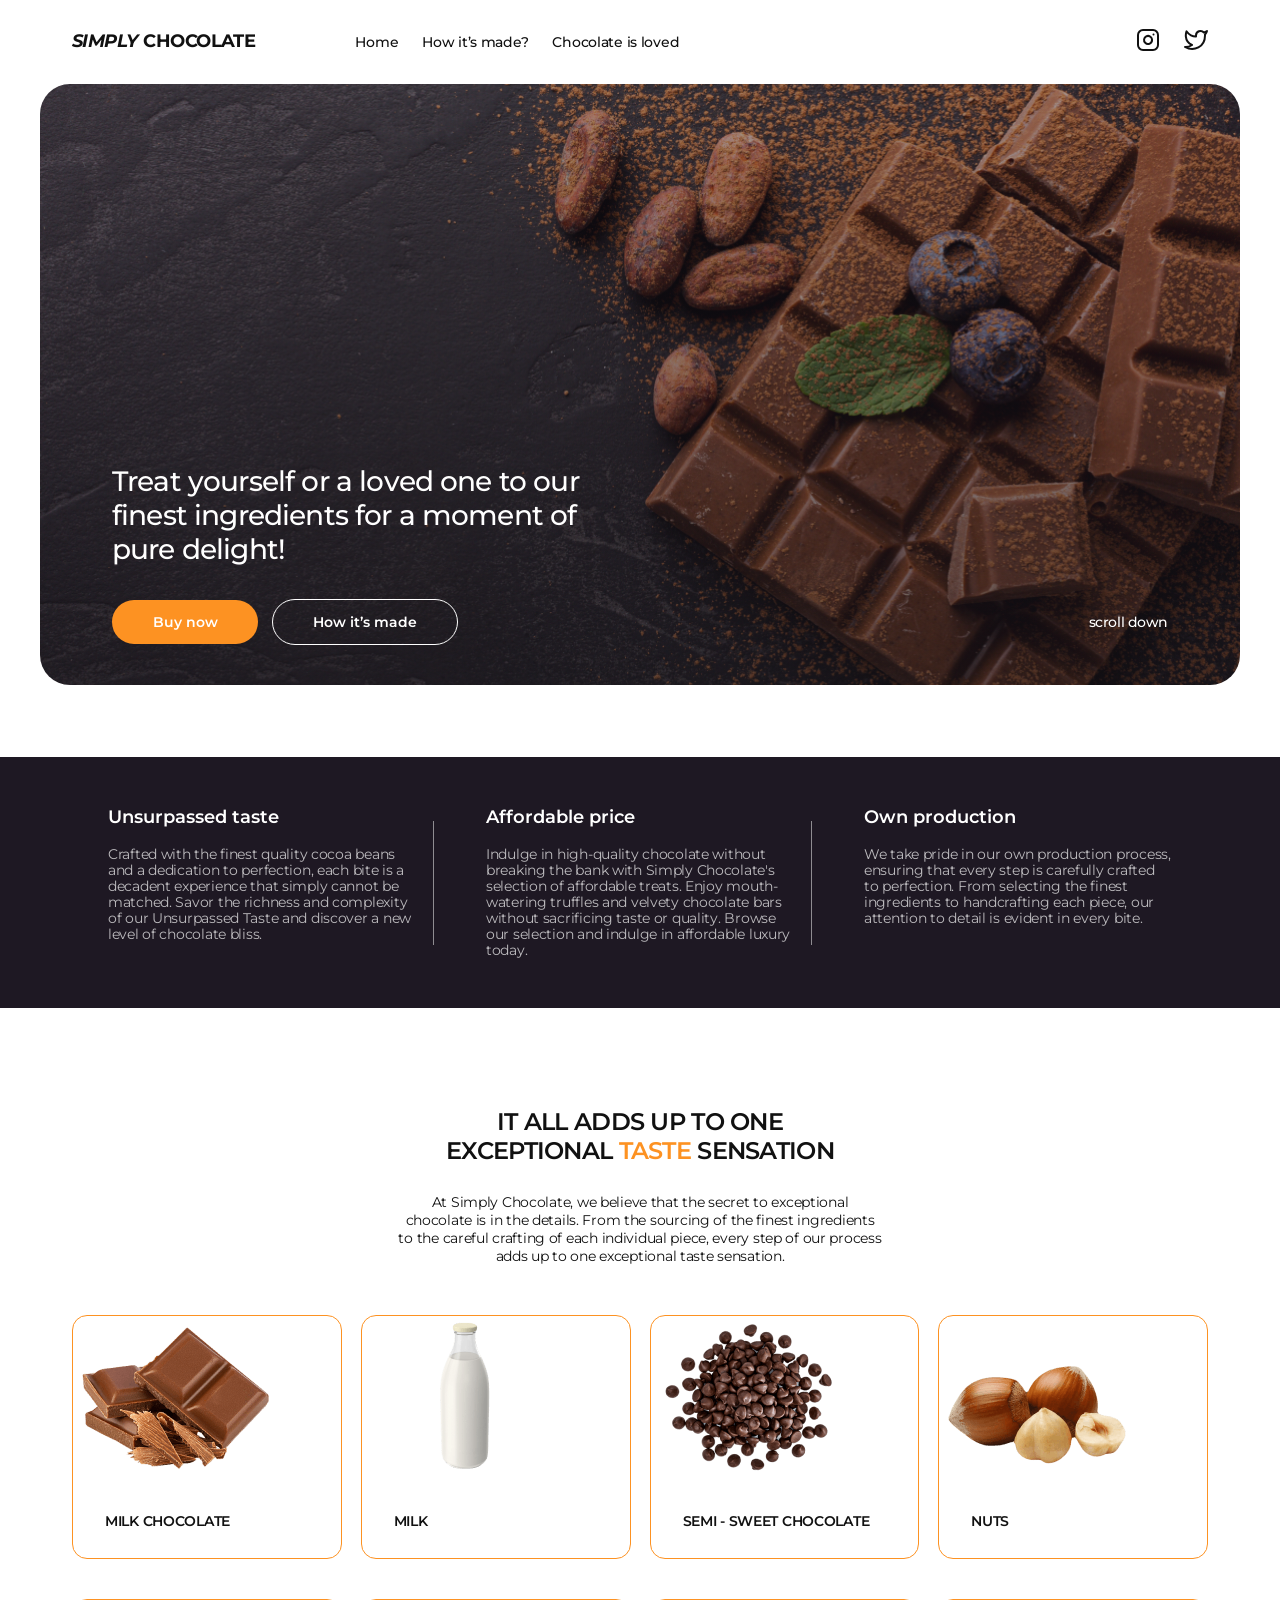
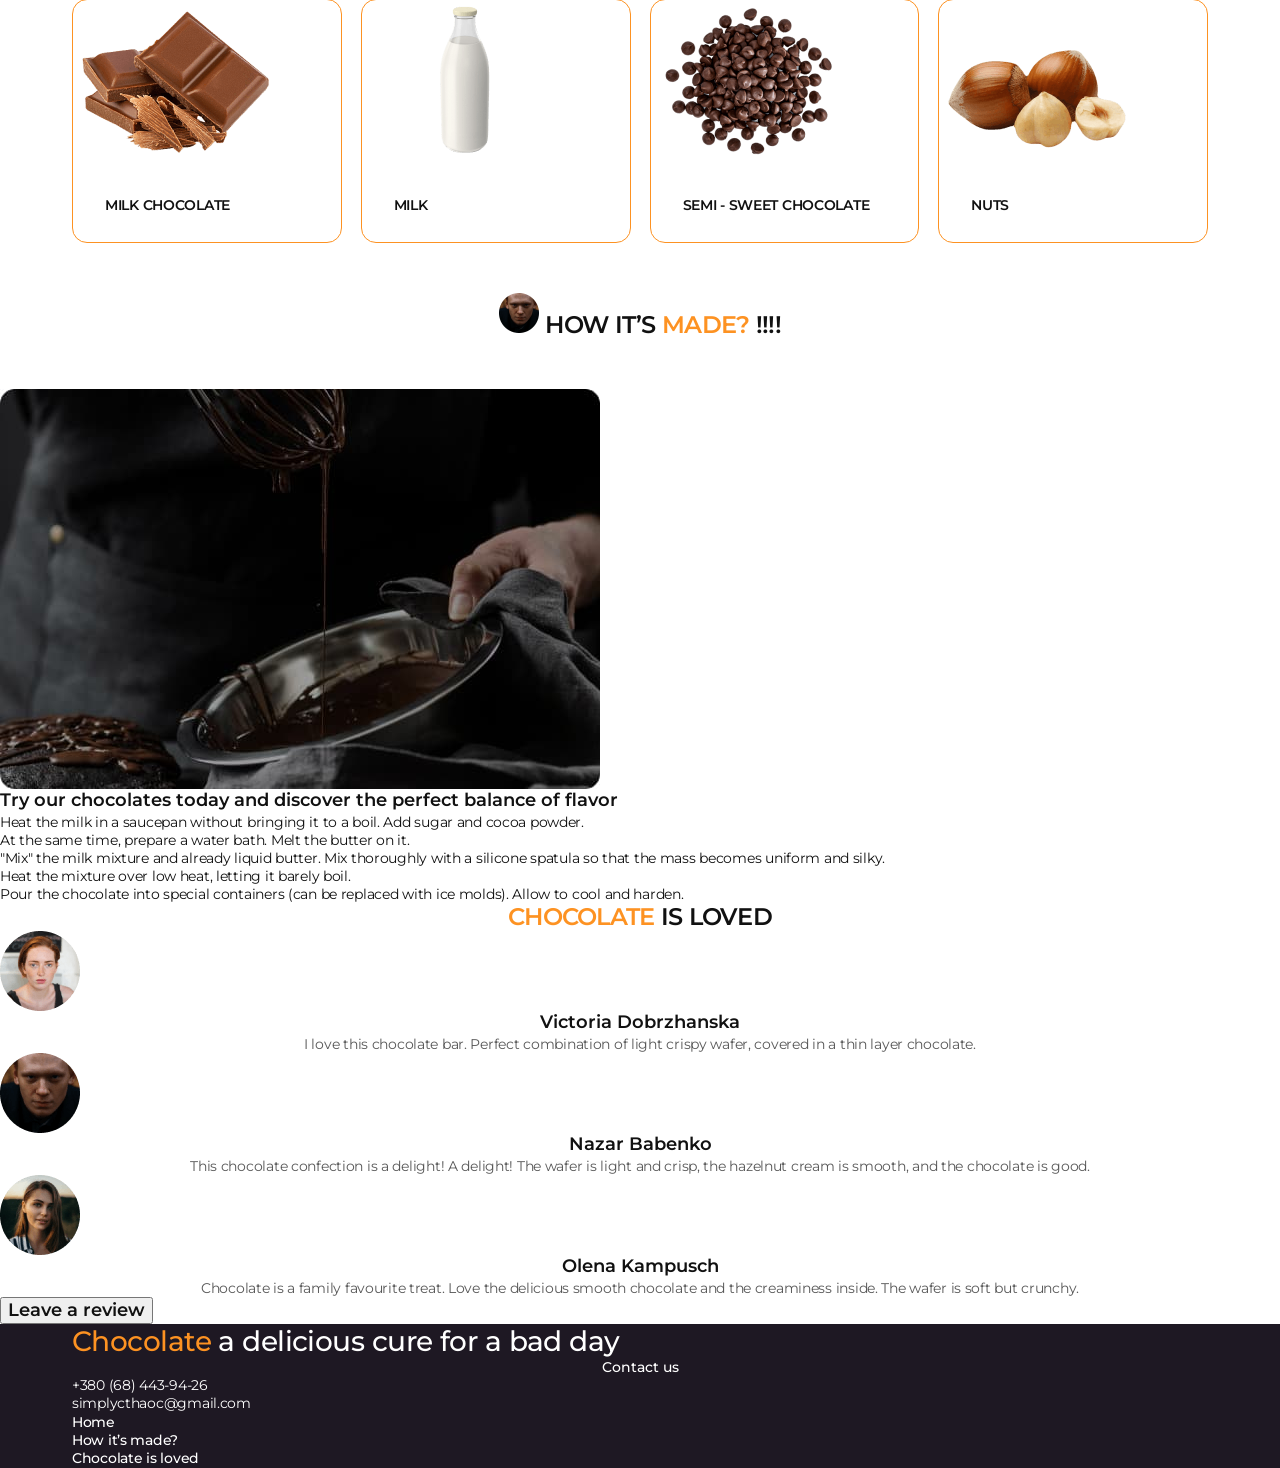
==== commit 4ee0dfcd: "mod-4" ====
--- a/index.html
+++ b/index.html
@@ -178,13 +178,21 @@
           </p>
           <ul class="taste-list">
             <li class="taste-item">
-              <img
-                src="./img/taste-img-1.png"
-                width="206"
-                height="160"
-                alt="mILK CHOCOLATE"
-                class="taste-image"
-              />
+              <div class="taste-item-wrapper">
+                <img
+                  src="./img/taste-img-1.png"
+                  width="206"
+                  height="160"
+                  alt="mILK CHOCOLATE"
+                  class="taste-image"
+                />
+                <p class="taste-item-text">
+                  14 Stylish and User-Friendly App Design Concepts · Task
+                  Manager App · Calorie Tracker App · Exotic z Ecommerce App ·
+                  Cloud Storage App
+                </p>
+              </div>
+
               <h3 class="taste-subtitle">mILK CHOCOLATE</h3>
             </li>
             <li class="taste-item">
--- a/css/styles.css
+++ b/css/styles.css
@@ -205,6 +205,23 @@
   padding: 14px 40px;
   background-color: #fd9222;
   border: none;
+  /* transition-property: background-color, color;
+  transition-duration: 0.3s;
+  transition-timing-function: cubic-bezier(0.4, 0, 0.2, 1);
+  transition-delay: 1s; */
+  transition:
+    background-color 0.3s cubic-bezier(0.4, 0, 0.2, 1) 1s,
+    color 0.3s cubic-bezier(0.4, 0, 0.2, 1) 1s;
+  /* transform: all 0.3s cubic-bezier(0.4, 0, 0.2, 1) 1s; */
+}
+
+.hero-button:hover,
+.hero-button:focus {
+  background-color: #fcf1e0;
+  color: #fd9222;
+  transition:
+    background-color 0.3s cubic-bezier(0.4, 0, 0.2, 1) 1s,
+    color 0.3s cubic-bezier(0.4, 0, 0.2, 1) 1s;
 }
 
 .hero-button-link {
@@ -312,12 +329,17 @@
 }
 
 .taste-item {
-  padding: 28px 32px;
+  /* padding: 28px 32px; */
   border: 1px solid #fd9222;
   border-radius: 15px;
   width: calc((100% - 19px * 3) / 4);
 }
 
+.taste-item-wrapper {
+  position: relative;
+  overflow: hidden;
+}
+
 .taste-image {
 }
 
@@ -328,6 +350,29 @@
   letter-spacing: -0.02em;
   text-transform: uppercase;
   color: #111;
+  padding: 36px 32px 28px 32px;
+}
+
+.taste-item-text {
+  position: absolute;
+  top: 0;
+  left: 0;
+  width: 100%;
+  height: 100%;
+  font-size: 14px;
+  line-height: 1.28571;
+  letter-spacing: -0.02em;
+  color: #111;
+  background-color: #fd9222;
+  border-radius: 15px;
+  padding: 15px;
+  transform: translateY(100%);
+  transition: transform 0.3s cubic-bezier(0.4, 0, 0.2, 1);
+}
+
+.taste-item:hover .taste-item-text {
+  transform: translateY(0);
+
 }
 
 /*------------- made-------------- */
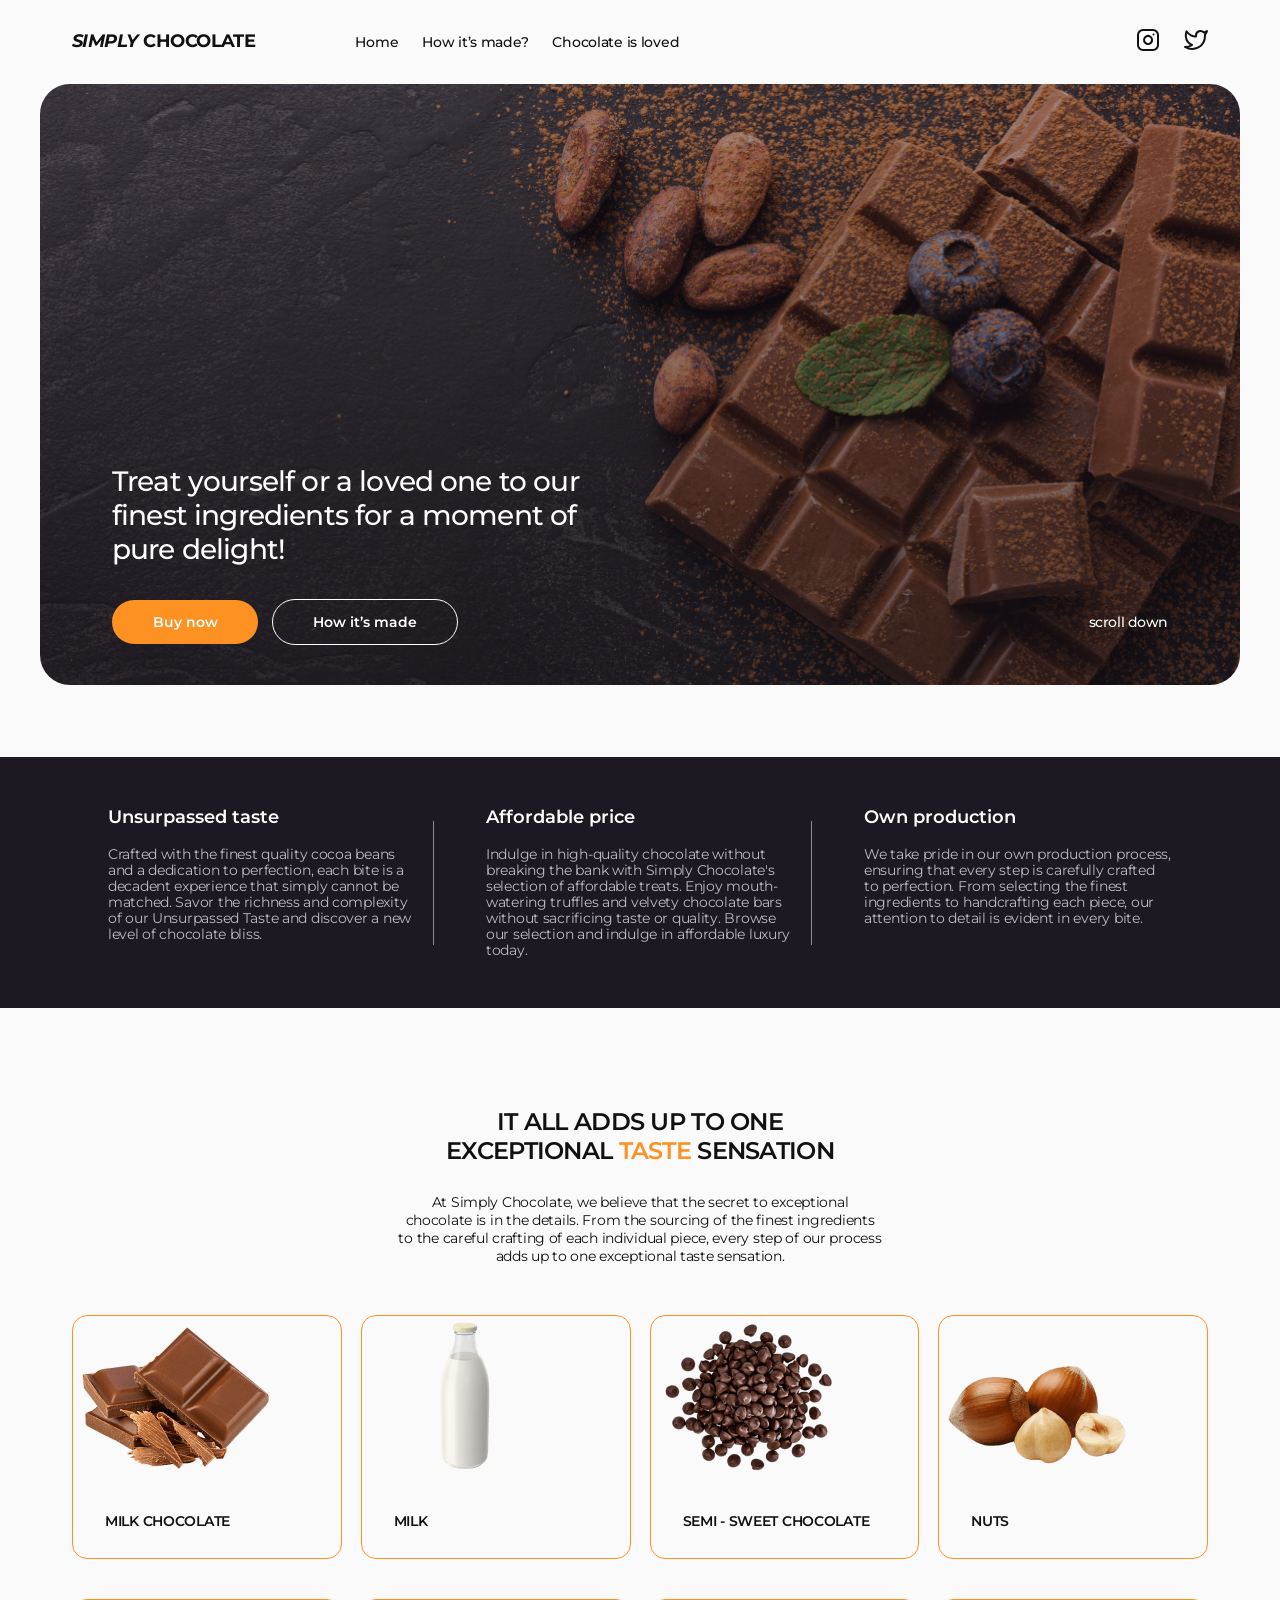
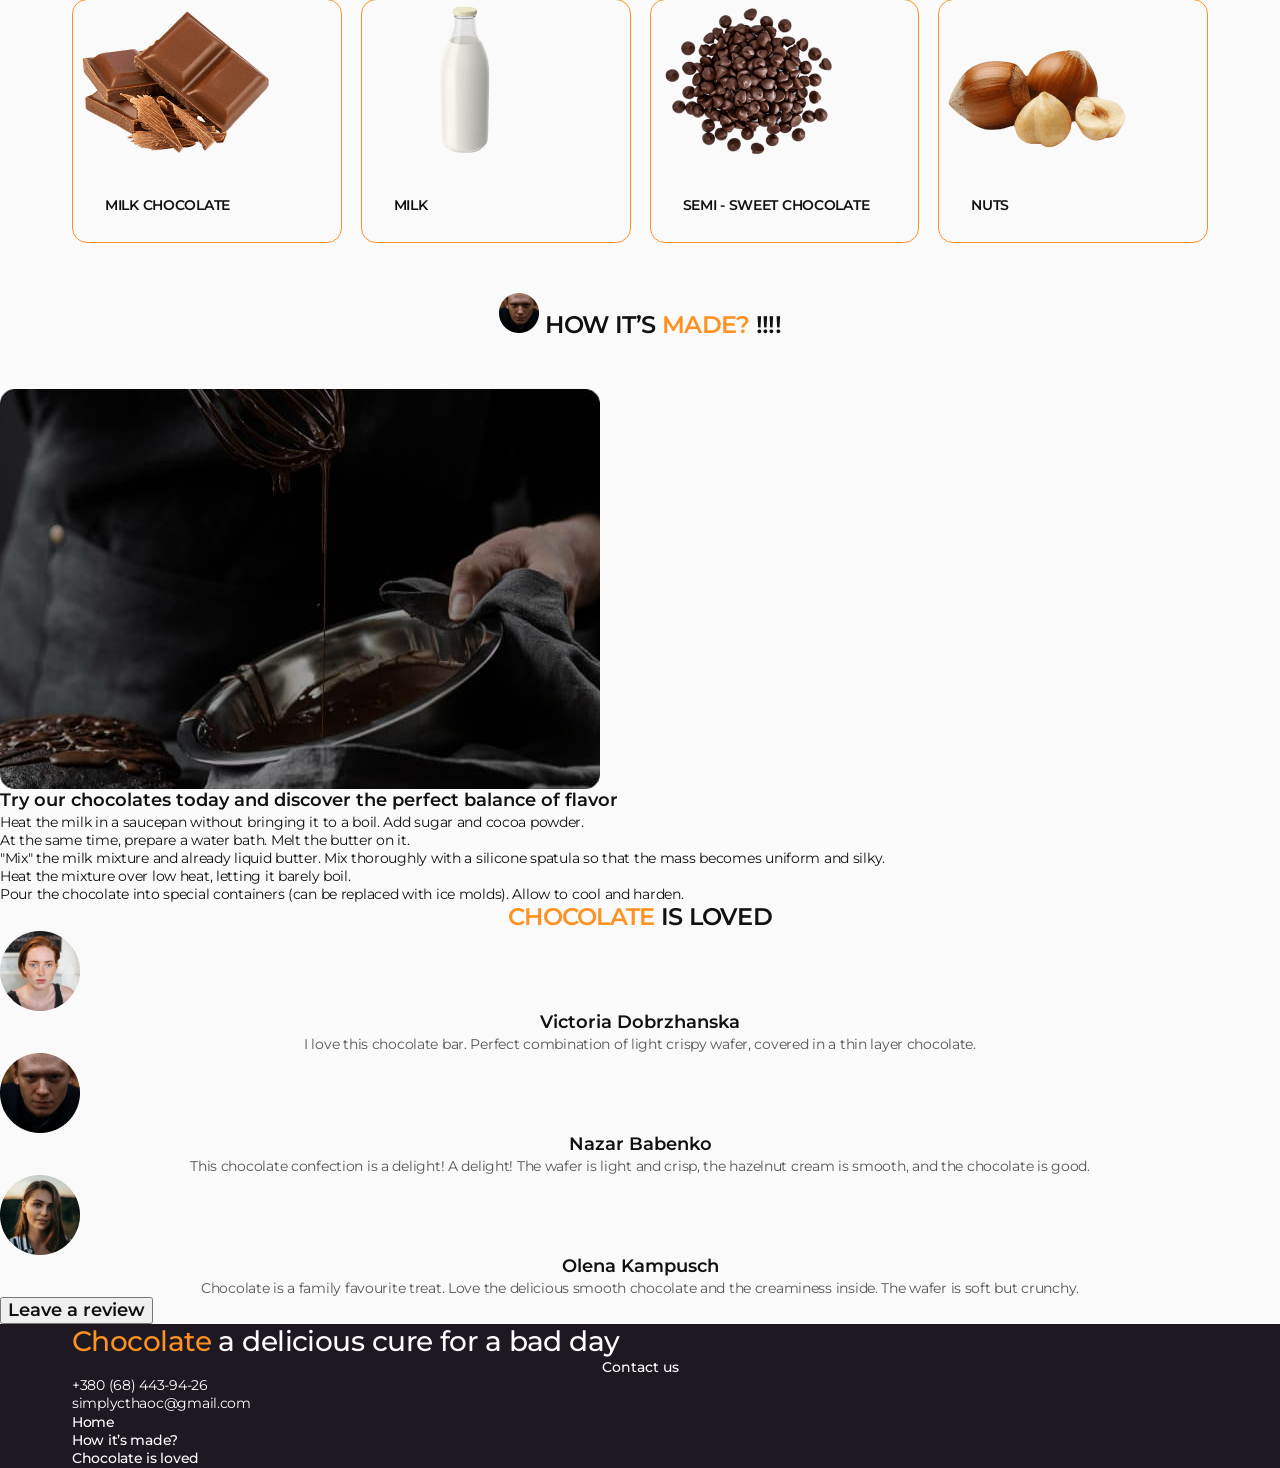
==== commit 4f8d2a72: "mod-5" ====
--- a/index.html
+++ b/index.html
@@ -60,7 +60,7 @@
             <li class="header-item">
               <a
                 class="header-link"
-                href=""
+                href="./about.html"
                 >Chocolate is loved</a
               >
             </li>
@@ -424,5 +424,103 @@
         </ul>
       </div>
     </footer>
+    <!-- <div class="backdrop">
+      <div class="modal">
+        <button
+          type="button"
+          class="modal-close-button"
+        >
+          X
+        </button>
+        <p class="modal-title section-title">
+          LEAVE A REVIEW ABOUT <span class="accent">OUR CHOCOLATE</span>
+        </p>
+        <form class="modal-form">
+          <div class="modal-field">
+            <label
+              for="user-name"
+              class="modal-label"
+              >Name</label
+            >
+            <div class="modal-field-wrapper">
+              <input
+                type="text"
+                class="modal-input"
+                placeholder="Enter your data"
+                name="user-name"
+                required
+                minlength="3"
+                id="user-name"
+              />
+              <svg
+                class="modal-field-icon"
+                width="24"
+                height="24"
+              >
+                <use href="./img/icons.svg#icon-user"></use>
+              </svg>
+            </div>
+          </div>
+          <div class="modal-field">
+            <label
+              for="user-email"
+              class="modal-label"
+              >Email</label
+            >
+            <div class="modal-field-wrapper">
+              <input
+                type="email"
+                class="modal-input"
+                placeholder="Enter your data"
+                name="user-email"
+                id="user-email"
+              />
+              <svg
+                class="modal-field-icon"
+                width="24"
+                height="24"
+              >
+                <use href="./img/icons.svg#icon-user"></use>
+              </svg>
+            </div>
+          </div>
+          <div class="modal-field">
+            <label
+              for="user-phone"
+              class="modal-label"
+              >Phone</label
+            >
+            <input
+              type="tel"
+              class="modal-input"
+              placeholder="Enter your data"
+              name="user-phone"
+              id="user-phone"
+              required
+            />
+          </div>
+          <div class="modal-field">
+            <label
+              for="user-comment"
+              class="modal-label"
+              >Comment</label
+            >
+            <textarea
+              class="modal-input modal-textarea"
+              placeholder="Enter your comment"
+              name="user-comment"
+              id="user-comment"
+              required
+            ></textarea>
+          </div>
+          <button
+            type="submit"
+            class="modal-button"
+          >
+            Submit
+          </button>
+        </form>
+      </div>
+    </div> -->
   </body>
 </html>
--- a/css/styles.css
+++ b/css/styles.css
@@ -4,6 +4,7 @@
 
 body {
   font-family: 'Montserrat', sans-serif;
+  background-color: #fafafa;
 }
 
 ul {
@@ -372,7 +373,6 @@
 
 .taste-item:hover .taste-item-text {
   transform: translateY(0);
-
 }
 
 /*------------- made-------------- */
@@ -513,3 +513,109 @@
   letter-spacing: -0.02em;
   color: #fff;
 }
+
+.backdrop {
+  position: fixed;
+  top: 0;
+  left: 0;
+  width: 100%;
+  height: 100%;
+  background-color: rgba(0, 0, 0, 0.5);
+}
+
+.modal {
+  position: absolute;
+  top: 50%;
+  left: 50%;
+  transform: translate(-50%, -50%);
+  width: 100%;
+  max-width: 517px;
+  min-height: 794px;
+  background-color: #fafafa;
+  border-radius: 15px;
+  padding: 40px;
+}
+
+.modal-field {
+  margin-bottom: 18px;
+}
+
+.modal-close-button {
+  position: absolute;
+  top: 26px;
+  right: 26px;
+  width: 32px;
+  height: 32px;
+  border-radius: 50%;
+  background-color: transparent;
+  border: none;
+}
+
+.modal-title {
+  text-align: left;
+  max-width: 300px;
+  margin-bottom: 40px;
+}
+
+.modal-input {
+  width: 100%;
+  height: 68px;
+  border: 1px solid rgba(17, 17, 17, 0.35);
+  border-radius: 13px;
+  background-color: transparent;
+  font-size: 14px;
+  line-height: 1.29;
+  letter-spacing: -0.02em;
+  color: #111;
+  padding-left: 50px;
+}
+
+.modal-input::placeholder {
+  color: rgba(119, 47, 214, 0.35);
+}
+
+.modal-input:focus {
+  outline: transparent;
+  border-color: #fd9222;
+
+  /* & + .modal-field-icon {
+    stroke: #fd9222;
+  } */
+}
+
+.modal-input:focus + .modal-field-icon {
+  stroke: #fd9222;
+}
+
+.modal-label {
+  font-size: 14px;
+  letter-spacing: -0.02em;
+  color: rgba(64, 64, 64, 0.3);
+  margin-bottom: 8px;
+  display: inline-block;
+}
+
+.modal-button:disabled {
+  background-color: rgba(253, 146, 34, 0.5);
+  color: rgba(255, 255, 255, 0.7);
+  border-color: rgba(253, 146, 34, 0.5);
+}
+
+.modal-field-wrapper {
+  position: relative;
+}
+
+.modal-field-icon {
+  fill: transparent;
+  stroke: #111;
+  position: absolute;
+  top: 50%;
+  left: 24px;
+  transform: translateY(-50%);
+}
+
+.modal-textarea {
+  height: 137px;
+  resize: none;
+  padding: 8px 16px;
+}
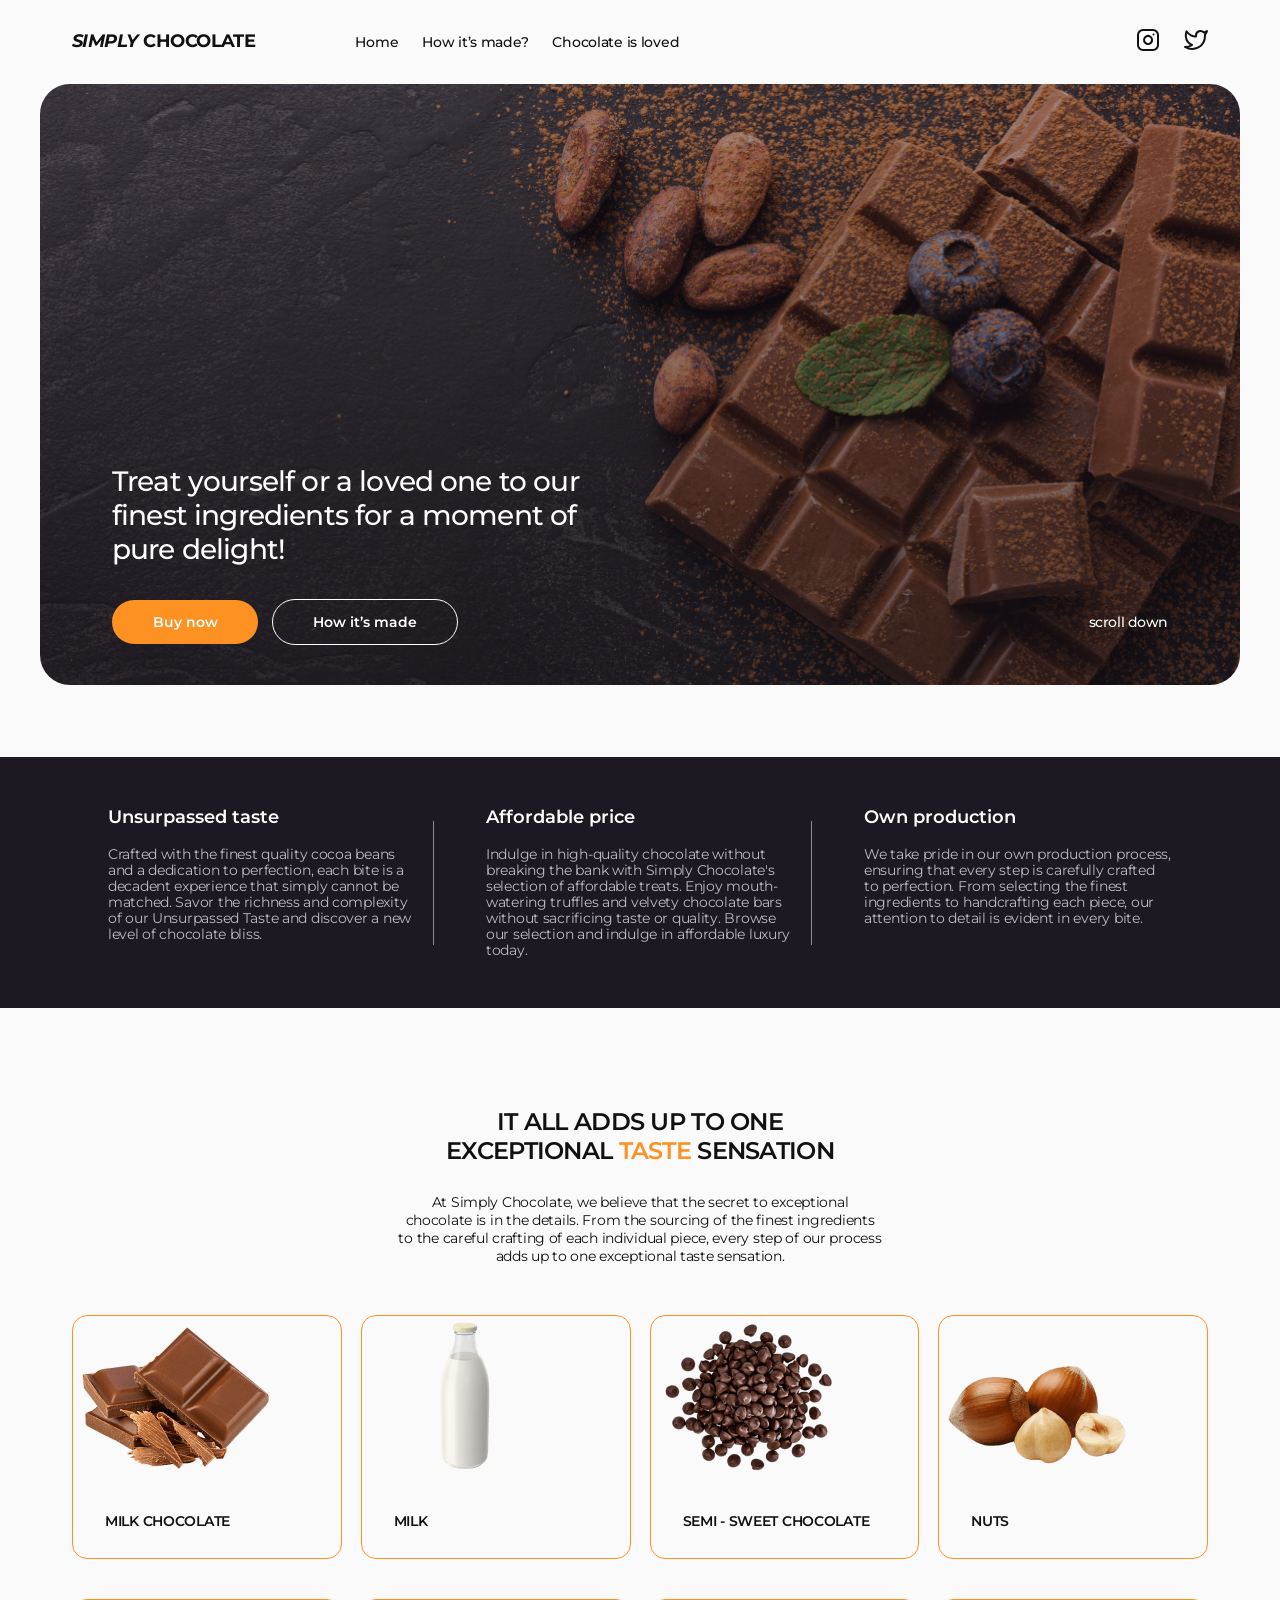
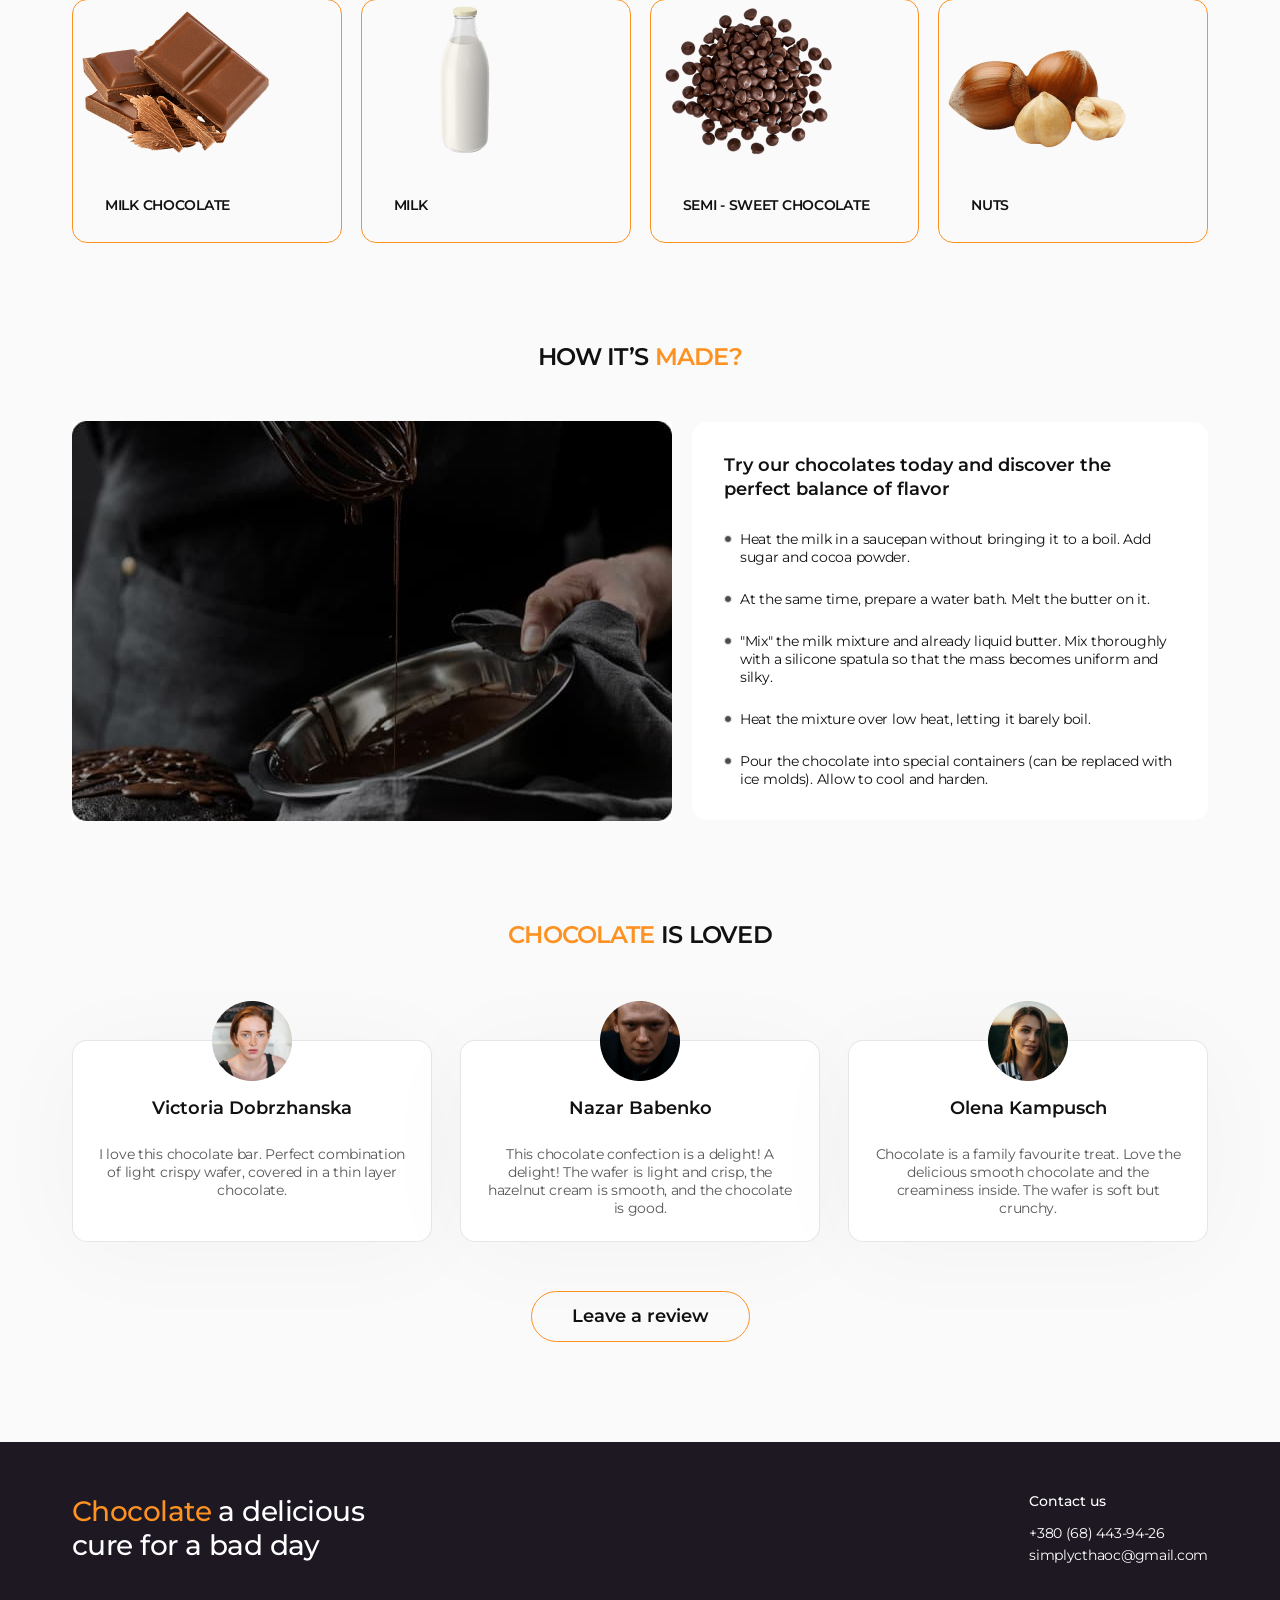
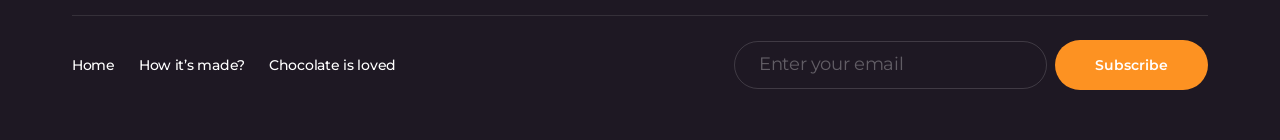
==== commit ee8efe99: "mod-5" ====
--- a/index.html
+++ b/index.html
@@ -272,159 +272,192 @@
         class="made"
         id="made"
       >
-        <h2 class="made-title section-title">
-          hOW IT’S <span class="accent">made?</span>
-        </h2>
-        <img
-          src="./img/made-img.jpg"
-          width="600"
-          height="400"
-          alt="liquid chocolate"
-          class="made-image"
-        />
-        <h3 class="made-subtitle">
-          Try our chocolates today and discover the perfect balance of flavor
-        </h3>
-        <ul class="made-list">
-          <li class="made-item">
-            <p class="made-item-text">
-              Heat the milk in a saucepan without bringing it to a boil. Add
-              sugar and cocoa powder.
-            </p>
-          </li>
-          <li class="made-item">
-            <p class="made-item-text">
-              At the same time, prepare a water bath. Melt the butter on it.
-            </p>
-          </li>
-          <li class="made-item">
-            <p class="made-item-text">
-              "Mix" the milk mixture and already liquid butter. Mix thoroughly
-              with a silicone spatula so that the mass becomes uniform and
-              silky.
-            </p>
-          </li>
-          <li class="made-item">
-            <p class="made-item-text">
-              Heat the mixture over low heat, letting it barely boil.
-            </p>
-          </li>
-          <li class="made-item">
-            <p class="made-item-text">
-              Pour the chocolate into special containers (can be replaced with
-              ice molds). Allow to cool and harden.
-            </p>
-          </li>
-        </ul>
+        <div class="container">
+          <h2 class="made-title section-title">
+            hOW IT’S <span class="accent">made?</span>
+          </h2>
+          <div class="made-wrapper">
+            <img
+              src="./img/made-img.jpg"
+              width="600"
+              height="400"
+              alt="liquid chocolate"
+              class="made-image"
+            />
+            <div class="made-content">
+              <h3 class="made-subtitle">
+                Try our chocolates today and discover the perfect balance of
+                flavor
+              </h3>
+              <ul class="made-list">
+                <li class="made-item">
+                  <p class="made-item-text">
+                    Heat the milk in a saucepan without bringing it to a boil.
+                    Add sugar and cocoa powder.
+                  </p>
+                </li>
+                <li class="made-item">
+                  <p class="made-item-text">
+                    At the same time, prepare a water bath. Melt the butter on
+                    it.
+                  </p>
+                </li>
+                <li class="made-item">
+                  <p class="made-item-text">
+                    "Mix" the milk mixture and already liquid butter. Mix
+                    thoroughly with a silicone spatula so that the mass becomes
+                    uniform and silky.
+                  </p>
+                </li>
+                <li class="made-item">
+                  <p class="made-item-text">
+                    Heat the mixture over low heat, letting it barely boil.
+                  </p>
+                </li>
+                <li class="made-item">
+                  <p class="made-item-text">
+                    Pour the chocolate into special containers (can be replaced
+                    with ice molds). Allow to cool and harden.
+                  </p>
+                </li>
+              </ul>
+            </div>
+          </div>
+        </div>
       </section>
       <section class="love">
-        <h2 class="love-title section-title">
-          <span class="accent">chocolate</span> is loved
-        </h2>
-        <ul class="love-list">
-          <li class="love-item">
-            <img
-              src="./img/love-img-1.png"
-              width="80"
-              height="80"
-              alt="Victoria Dobrzhanska"
-              class="love-image"
-            />
-            <h3 class="love-subtitle">Victoria Dobrzhanska</h3>
-            <p class="love-item-text">
-              I love this chocolate bar. Perfect combination of light crispy
-              wafer, covered in a thin layer chocolate.
-            </p>
-          </li>
-          <li class="love-item">
-            <img
-              src="./img/love-img-2.png"
-              width="80"
-              height="80"
-              alt="Nazar Babenko"
-              class="love-image"
-            />
-            <h3 class="love-subtitle">Nazar Babenko</h3>
-            <p class="love-item-text">
-              This chocolate confection is a delight! A delight! The wafer is
-              light and crisp, the hazelnut cream is smooth, and the chocolate
-              is good.
-            </p>
-          </li>
-          <li class="love-item">
-            <img
-              src="./img/love-img-3.png"
-              width="80"
-              height="80"
-              alt="Olena Kampusch"
-              class="love-image"
-            />
-            <h3 class="love-subtitle">Olena Kampusch</h3>
-            <p class="love-item-text">
-              Chocolate is a family favourite treat. Love the delicious smooth
-              chocolate and the creaminess inside. The wafer is soft but
-              crunchy.
-            </p>
-          </li>
-        </ul>
-        <button
-          type="button"
-          class="love-button"
-        >
-          Leave a review
-        </button>
+        <div class="container">
+          <h2 class="love-title section-title">
+            <span class="accent">chocolate</span> is loved
+          </h2>
+          <ul class="love-list">
+            <li class="love-item">
+              <img
+                src="./img/love-img-1.png"
+                width="80"
+                height="80"
+                alt="Victoria Dobrzhanska"
+                class="love-image"
+              />
+              <h3 class="love-subtitle">Victoria Dobrzhanska</h3>
+              <p class="love-item-text">
+                I love this chocolate bar. Perfect combination of light crispy
+                wafer, covered in a thin layer chocolate.
+              </p>
+            </li>
+            <li class="love-item">
+              <img
+                src="./img/love-img-2.png"
+                width="80"
+                height="80"
+                alt="Nazar Babenko"
+                class="love-image"
+              />
+              <h3 class="love-subtitle">Nazar Babenko</h3>
+              <p class="love-item-text">
+                This chocolate confection is a delight! A delight! The wafer is
+                light and crisp, the hazelnut cream is smooth, and the chocolate
+                is good.
+              </p>
+            </li>
+            <li class="love-item">
+              <img
+                src="./img/love-img-3.png"
+                width="80"
+                height="80"
+                alt="Olena Kampusch"
+                class="love-image"
+              />
+              <h3 class="love-subtitle">Olena Kampusch</h3>
+              <p class="love-item-text">
+                Chocolate is a family favourite treat. Love the delicious smooth
+                chocolate and the creaminess inside. The wafer is soft but
+                crunchy.
+              </p>
+            </li>
+          </ul>
+          <button
+            type="button"
+            class="love-button"
+          >
+            Leave a review
+          </button>
+        </div>
       </section>
     </main>
     <footer class="footer">
       <div class="container">
-        <p class="footer-text">
-          <span class="accent">Chocolate</span> a delicious cure for a bad day
-        </p>
-        <p class="footer-contacts-title">Contact us</p>
-        <address class="footer-contacts">
-          <ul class="footer-contacts-list">
-            <li class="footer-contacts-item">
-              <a
-                class="footer-contacts-link"
-                href="tel:+380684439426"
-                >+380 (68) 443-94-26</a
-              >
-            </li>
-            <li class="footer-contacts-item">
-              <a
-                class="footer-contacts-link"
-                href="mailto:simplycthаoc@gmail.com"
-                >simplycthаoc@gmail.com</a
+        <div class="footer-top">
+          <p class="footer-text">
+            <span class="accent">Chocolate</span> a delicious cure for a bad day
+          </p>
+          <div class="foote-contacts-wrap">
+            <p class="footer-contacts-title">Contact us</p>
+            <address class="footer-contacts">
+              <ul class="footer-contacts-list">
+                <li class="footer-contacts-item">
+                  <a
+                    class="footer-contacts-link"
+                    href="tel:+380684439426"
+                    >+380 (68) 443-94-26</a
+                  >
+                </li>
+                <li class="footer-contacts-item">
+                  <a
+                    class="footer-contacts-link"
+                    href="mailto:simplycthаoc@gmail.com"
+                    >simplycthаoc@gmail.com</a
+                  >
+                </li>
+              </ul>
+            </address>
+          </div>
+        </div>
+        <div class="footer-bottom">
+          <ul class="footer-menu-list">
+            <li class="footer-menu-item">
+              <a
+                class="footer-menu-link"
+                href="./index.html"
+                >Home</a
+              >
+            </li>
+            <li class="footer-menu-item">
+              <a
+                class="footer-menu-link"
+                href=""
+                >How it’s made?</a
+              >
+            </li>
+            <li class="footer-menu-item">
+              <a
+                class="footer-menu-link"
+                href=""
+                >Chocolate is loved</a
               >
             </li>
           </ul>
-        </address>
-        <ul class="footer-menu-list">
-          <li class="footer-menu-item">
-            <a
-              class="footer-menu-link"
-              href="./index.html"
-              >Home</a
-            >
-          </li>
-          <li class="footer-menu-item">
-            <a
-              class="footer-menu-link"
-              href=""
-              >How it’s made?</a
-            >
-          </li>
-          <li class="footer-menu-item">
-            <a
-              class="footer-menu-link"
-              href=""
-              >Chocolate is loved</a
-            >
-          </li>
-        </ul>
+          <form class="footer-form">
+            <label aria-label="Footer-email">
+              <input
+                type="email"
+                name="footer-email"
+                id="footer-email"
+                placeholder="Enter your email"
+                class="footer-form-input"
+              />
+            </label>
+            <button
+              type="submit"
+              class="footer-form-button"
+            >
+              Subscribe
+            </button>
+          </form>
+        </div>
       </div>
     </footer>
-    <!-- <div class="backdrop">
+    <div class="backdrop">
       <div class="modal">
         <button
           type="button"
@@ -474,6 +507,7 @@
                 placeholder="Enter your data"
                 name="user-email"
                 id="user-email"
+                value="12345"
               />
               <svg
                 class="modal-field-icon"
@@ -510,8 +544,32 @@
               placeholder="Enter your comment"
               name="user-comment"
               id="user-comment"
-              required
             ></textarea>
+          </div>
+
+          <div class="modal-field">
+            <input
+              type="checkbox"
+              name="policy"
+              id="policy"
+              class="modal-check visually-hidden"
+              value="true"
+            />
+            <label
+              for="policy"
+              class="modal-check-label"
+            >
+              <span class="check-mark"
+                ><svg
+                  class="check-icon"
+                  width="10"
+                  height="10"
+                >
+                  <use href="./img/icons.svg#icon-check"></use></svg
+              ></span>
+              I accept the terms and conditions of the
+              <a href="">Privacy Policy</a></label
+            >
           </div>
           <button
             type="submit"
@@ -521,6 +579,6 @@
           </button>
         </form>
       </div>
-    </div> -->
+    </div>
   </body>
 </html>
--- a/css/styles.css
+++ b/css/styles.css
@@ -378,23 +378,24 @@
 /*------------- made-------------- */
 
 .made {
+  padding-top: 50px;
+  padding-bottom: 50px;
+}
+
+.made-wrapper {
+  display: flex;
+  align-items: center;
+  gap: 20px;
+}
+
+.made-content {
+  border-radius: 15px;
+  background-color: #fff;
+  padding: 32px;
 }
 
 .made-title {
   margin-bottom: 50px;
-}
-
-.made-title::before {
-  content: '';
-  width: 40px;
-  height: 40px;
-  display: inline-block;
-  background-image: url(../img/love-img-2.png);
-  background-size: cover;
-}
-
-.made-title::after {
-  content: '!!!!';
 }
 
 .made-image {
@@ -405,12 +406,33 @@
   font-size: 18px;
   line-height: 1.33;
   color: #111;
+  margin-bottom: 28px;
 }
 
 .made-list {
 }
 
 .made-item {
+  padding-left: 16px;
+  position: relative;
+}
+
+.made-item::before {
+  content: '';
+  position: absolute;
+  left: 0;
+  top: 5px;
+  width: 8px;
+  height: 8px;
+  background-color: #4c4c4c;
+  border-radius: 50%;
+  display: inline-block;
+  margin-right: 12px;
+  border: 1px solid #eceded;
+}
+
+.made-item:not(:last-child) {
+  margin-bottom: 24px;
 }
 
 .made-item-text {
@@ -423,18 +445,35 @@
 /*------------- love-------------- */
 
 .love {
+  padding-top: 50px;
+  padding-bottom: 100px;
 }
 
 .love-title {
+  margin-bottom: 91px;
 }
 
 .love-list {
+  margin-bottom: 49px;
+  display: flex;
+  gap: 28px;
 }
 
 .love-item {
+  width: calc((100% - 28px * 2) / 3);
+  box-shadow: 0 9px 100px 0 rgba(17, 17, 17, 0.03);
+  background: #fff;
+  border: 1px solid rgba(17, 17, 17, 0.1);
+  border-radius: 15px;
+  padding: 56px 24px 24px 24px;
+  position: relative;
 }
 
 .love-image {
+  position: absolute;
+  left: 50%;
+  transform: translate(-50%, -50%);
+  top: 0;
 }
 
 .love-subtitle {
@@ -443,6 +482,7 @@
   line-height: 1.33;
   text-align: center;
   color: #111;
+  margin-bottom: 24px;
 }
 
 .love-item-text {
@@ -458,12 +498,29 @@
   font-weight: 600;
   font-size: 18px;
   color: #111;
+  display: block;
+  margin: 0 auto;
+  border: 1px solid #fd9222;
+  border-radius: 100px;
+  padding: 14px 40px;
+  background-color: transparent;
 }
 
 /*------------- footer-------------- */
 
 .footer {
   background-color: #1e1823;
+  padding-top: 50px;
+  padding-bottom: 50px;
+}
+
+.footer-top {
+  display: flex;
+  justify-content: space-between;
+  align-items: center;
+  padding-bottom: 50px;
+  border-bottom: 1px solid rgba(255, 255, 255, 0.1);
+  margin-bottom: 24px;
 }
 
 .footer-text {
@@ -472,6 +529,7 @@
   line-height: 1.21429;
   letter-spacing: -0.02em;
   color: #ffffff;
+  max-width: 300px;
 
   .accent {
     color: #fd9222;
@@ -482,25 +540,34 @@
   font-weight: 500;
   font-size: 14px;
   line-height: 1.29;
+  color: #fff;
+  margin-bottom: 14px;
+}
+
+.footer-contacts-list {
+}
+
+.footer-contacts-item:not(:last-child) {
+  margin-bottom: 4px;
+}
+
+.footer-contacts-link {
+  font-size: 14px;
+  line-height: 1.29;
+  letter-spacing: -0.02em;
   text-align: center;
   color: #fff;
 }
 
-.footer-contacts-list {
-}
-
-.footer-contacts-item {
-}
-
-.footer-contacts-link {
-  font-size: 14px;
-  line-height: 1.29;
-  letter-spacing: -0.02em;
-  text-align: center;
-  color: #fff;
+.footer-bottom {
+  display: flex;
+  align-items: center;
+  justify-content: space-between;
 }
 
 .footer-menu-list {
+  display: flex;
+  gap: 24px;
 }
 
 .footer-menu-item {
@@ -512,6 +579,47 @@
   line-height: 1.14;
   letter-spacing: -0.02em;
   color: #fff;
+}
+
+.footer-form {
+  display: flex;
+  align-items: center;
+  gap: 8px;
+}
+.footer-form-input {
+  border: 1.5px solid rgba(255, 255, 255, 0.15);
+  border-radius: 30px;
+  width: 313px;
+  background-color: transparent;
+  font-size: 14px;
+  line-height: 1.29;
+  letter-spacing: -0.02em;
+  color: #fff;
+  padding: 14px 24px;
+  outline: transparent;
+}
+
+.footer-form-input::placeholder {
+  font-size: 18px;
+  letter-spacing: -0.02em;
+  color: rgba(255, 255, 255, 0.3);
+}
+.footer-form-button {
+  font-weight: 600;
+  font-size: 14px;
+  color: #fff;
+  border-radius: 100px;
+  padding: 17px 40px;
+  background-color: #fd9222;
+  border: none;
+}
+
+.footer-form-input:not(:focus):not(:placeholder-shown):valid {
+  border-color: #31d0aa;
+}
+
+.footer-form-input:not(:focus):not(:placeholder-shown):invalid {
+  border-color: #ee8352;
 }
 
 .backdrop {
@@ -521,6 +629,15 @@
   width: 100%;
   height: 100%;
   background-color: rgba(0, 0, 0, 0.5);
+  opacity: 0;
+  visibility: hidden;
+  pointer-events: none;
+}
+
+.is-open {
+  opacity: 1;
+  visibility: visible;
+  pointer-events: auto;
 }
 
 .modal {
@@ -568,6 +685,7 @@
   letter-spacing: -0.02em;
   color: #111;
   padding-left: 50px;
+  transition-duration: 300ms;
 }
 
 .modal-input::placeholder {
@@ -619,3 +737,75 @@
   resize: none;
   padding: 8px 16px;
 }
+
+.modal-check-label {
+  display: flex;
+  align-items: center;
+  font-size: 14px;
+  letter-spacing: -0.02em;
+  color: rgba(64, 64, 64, 0.6);
+  position: relative;
+
+  a {
+    text-decoration: underline;
+    text-decoration-skip-ink: none;
+    color: #fd9222;
+  }
+}
+
+.check-mark {
+  width: 20px;
+  height: 20px;
+  margin-right: 12px;
+  border-radius: 6px;
+  border: 1px solid rgba(17, 17, 17, 0.14);
+  display: flex;
+  align-items: center;
+  justify-content: center;
+  fill: transparent;
+  transition:
+    background-color 300ms cubic-bezier(0.4, 0, 0.2, 1),
+    border-color 300ms cubic-bezier(0.4, 0, 0.2, 1),
+    fill 300ms cubic-bezier(0.4, 0, 0.2, 1);
+}
+
+.modal-check:checked + .modal-check-label .check-mark {
+  background-color: #fd9222;
+  border-color: #fd9222;
+  fill: #fff;
+}
+
+.modal-check:focus + .modal-check-label .check-mark {
+  border-color: #fd9222;
+}
+
+/* .modal-check-label::before {
+  content: '';
+  width: 40px;
+  height: 22px;
+  border: 1px solid rgb(222, 216, 216);
+  border-radius: 100px;
+  margin-right: 12px;
+  transition-duration: 300ms;
+}
+
+.modal-check-label::after {
+  content: '';
+  width: 18px;
+  height: 18px;
+  background-color: rgb(188, 237, 180);
+  border-radius: 50%;
+  position: absolute;
+  top: 2px;
+  left: 2px;
+  transition-duration: 300ms;
+}
+
+.modal-check:checked + .modal-check-label::after {
+  transform: translate(18px);
+  background-color: #fff;
+}
+
+.modal-check:checked + .modal-check-label::before {
+  background-color: rgb(188, 237, 180);
+} */
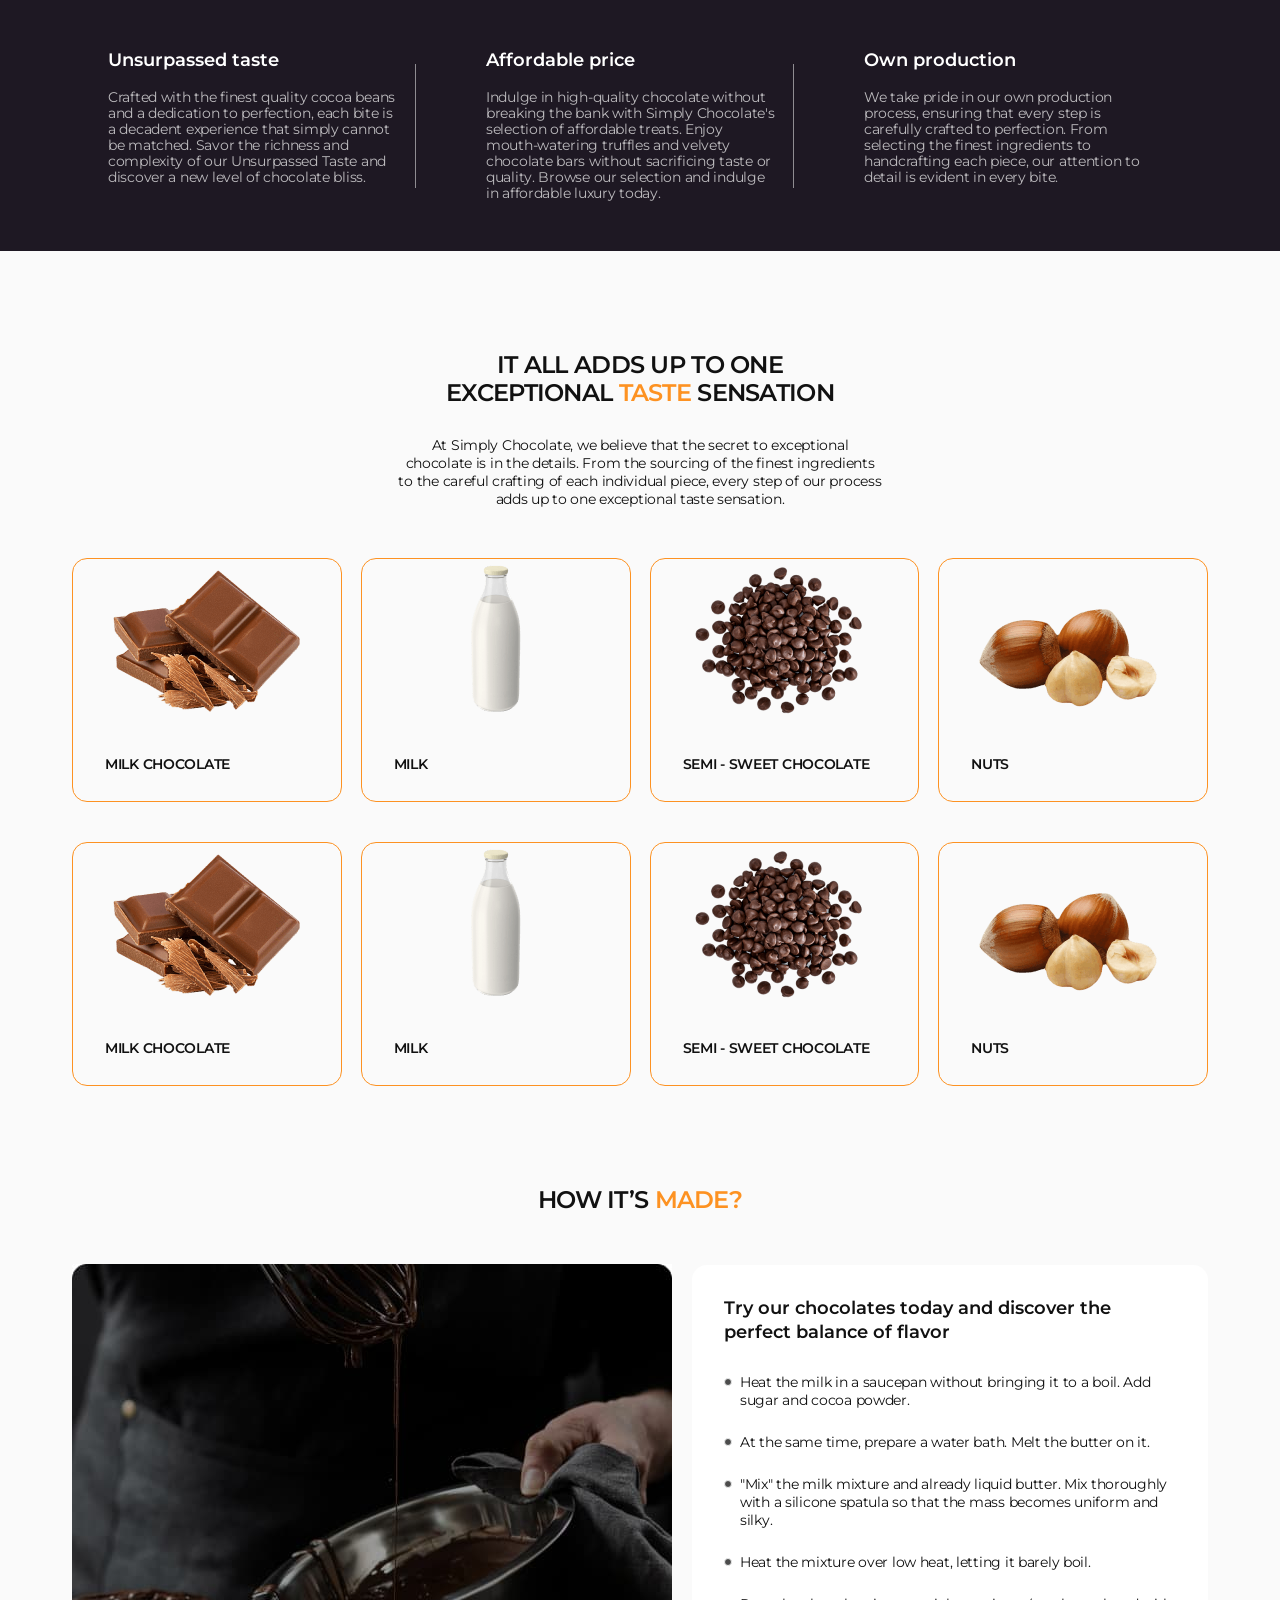
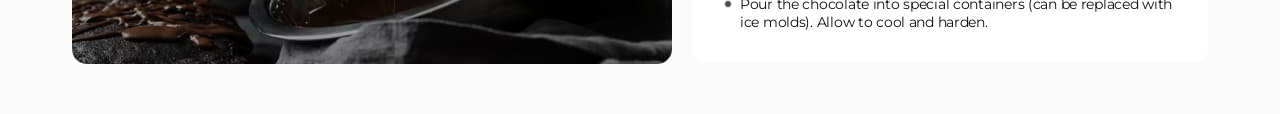
==== commit 4b9961e0: "mod-6" ====
--- a/index.html
+++ b/index.html
@@ -34,7 +34,7 @@
     />
   </head>
   <body>
-    <header class="header">
+    <!-- <header class="header">
       <div class="container header-container">
         <nav class="header-navigation">
           <a
@@ -93,9 +93,9 @@
           </li>
         </ul>
       </div>
-    </header>
+    </header> -->
     <main>
-      <section class="hero">
+      <!-- <section class="hero">
         <div class="container">
           <div class="hero-wrapper">
             <h1 class="hero-title">
@@ -122,7 +122,7 @@
             </div>
           </div>
         </div>
-      </section>
+      </section> -->
       <section
         class="features"
         id="features"
@@ -325,7 +325,7 @@
           </div>
         </div>
       </section>
-      <section class="love">
+      <!-- <section class="love">
         <div class="container">
           <h2 class="love-title section-title">
             <span class="accent">chocolate</span> is loved
@@ -383,9 +383,9 @@
             Leave a review
           </button>
         </div>
-      </section>
+      </section> -->
     </main>
-    <footer class="footer">
+    <!-- <footer class="footer">
       <div class="container">
         <div class="footer-top">
           <p class="footer-text">
@@ -456,7 +456,7 @@
           </form>
         </div>
       </div>
-    </footer>
+    </footer> -->
     <div class="backdrop">
       <div class="modal">
         <button
--- a/css/styles.css
+++ b/css/styles.css
@@ -57,11 +57,11 @@
 }
 
 .container {
-  /* max-width: 1166px;
-  width: 100%; */
-  width: 1166px;
-  padding-left: 15px;
-  padding-right: 15px;
+  max-width: 375px;
+  width: 100%;
+  /* width: 1166px; */
+  padding-left: 20px;
+  padding-right: 20px;
   margin: 0 auto;
   /* padding-inline: 15px;
   margin-inline: auto; */
@@ -69,8 +69,10 @@
 
 .section-title {
   font-weight: 600;
-  font-size: 24px;
-  line-height: 1.17;
+  /* font-size: 24px;
+  line-height: 1.17; */
+  font-size: 20px;
+  line-height: 1.2;
   letter-spacing: -0.03em;
   text-transform: uppercase;
   text-align: center;
@@ -248,32 +250,25 @@
 
 .features {
   background-color: #1e1823;
-  padding-block: 50px;
+  /* padding-block: 50px; */
+  padding-block: 20px;
 }
 
 .features-list {
   display: flex;
-  gap: 70px;
+  /* gap: 70px; */
+  gap: 20px;
   /* padding-left: 36px;
   padding-right: 36px; */
-  padding-inline: 36px;
+  /* padding-inline: 36px; */
+  flex-wrap: wrap;
 }
 
 .features-item {
-  width: calc((100% - 70px * 2) / 3);
+  /* width: calc((100% - 70px * 2) / 3); */
+  width: 100%;
   position: relative;
-}
-
-.features-item:not(:last-child)::after {
-  position: absolute;
-  top: 50%;
-  right: -18px;
-  transform: translateY(-50%);
-  content: '';
-  width: 1px;
-  height: 124px;
-  background-color: rgba(255, 255, 255, 0.5);
-  display: inline-block;
+  padding-right: 28px;
 }
 
 /* .features-item:last-child::after {
@@ -296,14 +291,17 @@
 /*------------- taste-------------- */
 
 .taste {
-  padding-top: 100px;
-  padding-bottom: 50px;
+  /* padding-top: 100px;
+  padding-bottom: 50px; */
+  padding-top: 60px;
+  padding-bottom: 30px;
 }
 
 .taste-title {
   max-width: 411px;
   margin: 0 auto;
-  margin-bottom: 28px;
+  /* margin-bottom: 28px; */
+  margin-bottom: 24px;
 }
 
 /* .taste-highlight {
@@ -318,22 +316,25 @@
   color: #111;
   max-width: 486px;
   margin: 0 auto;
-  margin-bottom: 50px;
+  /* margin-bottom: 50px; */
+  margin-bottom: 32px;
 }
 
 .taste-list {
   display: flex;
   flex-wrap: wrap;
   /* gap: 40px 19px; */
-  column-gap: 19px;
-  row-gap: 40px;
+  /* column-gap: 19px;
+  row-gap: 40px; */
+  gap: 20px;
 }
 
 .taste-item {
   /* padding: 28px 32px; */
   border: 1px solid #fd9222;
   border-radius: 15px;
-  width: calc((100% - 19px * 3) / 4);
+  /* width: calc((100% - 19px * 3) / 4); */
+  width: 100%;
 }
 
 .taste-item-wrapper {
@@ -342,6 +343,7 @@
 }
 
 .taste-image {
+  margin: 0 auto;
 }
 
 .taste-subtitle {
@@ -378,24 +380,34 @@
 /*------------- made-------------- */
 
 .made {
-  padding-top: 50px;
-  padding-bottom: 50px;
+  /* padding-top: 50px;
+  padding-bottom: 50px; */
+  padding-top: 30px;
+  padding-bottom: 30px;
+}
+
+.made .container {
+  padding-left: 28px;
+  padding-right: 28px;
 }
 
 .made-wrapper {
   display: flex;
   align-items: center;
+  flex-wrap: wrap;
   gap: 20px;
 }
 
 .made-content {
   border-radius: 15px;
   background-color: #fff;
-  padding: 32px;
+  /* padding: 32px; */
+  padding: 20px 14px;
 }
 
 .made-title {
-  margin-bottom: 50px;
+  /* margin-bottom: 50px; */
+  margin-bottom: 32px;
 }
 
 .made-image {
@@ -406,7 +418,8 @@
   font-size: 18px;
   line-height: 1.33;
   color: #111;
-  margin-bottom: 28px;
+  /* margin-bottom: 28px; */
+  margin-bottom: 20px;
 }
 
 .made-list {
@@ -432,7 +445,8 @@
 }
 
 .made-item:not(:last-child) {
-  margin-bottom: 24px;
+  /* margin-bottom: 24px; */
+  margin-bottom: 18px;
 }
 
 .made-item-text {
@@ -809,3 +823,128 @@
 .modal-check:checked + .modal-check-label::before {
   background-color: rgb(188, 237, 180);
 } */
+
+@media screen and (min-width: 768px) {
+  .container {
+    max-width: 768px;
+    padding-right: 32px;
+    padding-left: 32px;
+  }
+
+  .made .container {
+    padding-left: 77px;
+    padding-right: 77px;
+  }
+
+  .section-title {
+    font-size: 24px;
+    line-height: 1.17;
+  }
+
+  .features {
+    padding-block: 50px;
+  }
+
+  .features-list {
+    gap: 32px;
+  }
+
+  .features-item {
+    width: calc((100% - 32px) / 2);
+  }
+
+  .taste {
+    padding-top: 80px;
+    padding-bottom: 40px;
+  }
+
+  .taste-title {
+    margin-bottom: 28px;
+  }
+
+  .taste-text {
+    margin-bottom: 50px;
+  }
+
+  .taste-list {
+    gap: 32px;
+  }
+
+  .taste-item {
+    width: calc((100% - 32px) / 2);
+  }
+
+  .made {
+    padding-top: 40px;
+    padding-bottom: 40px;
+  }
+
+  .made-title {
+    margin-bottom: 50px;
+  }
+
+  .made-content {
+    padding: 32px;
+  }
+
+  .made-subtitle {
+    margin-bottom: 28px;
+  }
+}
+
+@media screen and (min-width: 1166px) {
+  .container,
+  .made .container {
+    max-width: 1166px;
+    padding-right: 15px;
+    padding-left: 15px;
+  }
+
+  .features-list {
+    padding-left: 36px;
+    padding-right: 36px;
+    gap: 70px;
+  }
+
+  .features-item {
+    width: calc((100% - 70px * 2) / 3);
+    padding-right: 18px;
+  }
+
+  .features-item:not(:last-child)::after {
+    position: absolute;
+    top: 50%;
+    right: 0px;
+    transform: translateY(-50%);
+    content: '';
+    width: 1px;
+    height: 124px;
+    background-color: rgba(255, 255, 255, 0.5);
+    display: inline-block;
+  }
+
+  .taste {
+    padding-top: 100px;
+    padding-bottom: 50px;
+  }
+
+  .taste-list {
+    gap: 40px 19px;
+  }
+
+  .taste-item {
+    width: calc((100% - 19px * 3) / 4);
+  }
+
+  .made {
+    padding-top: 50px;
+    padding-bottom: 50px;
+  }
+
+  .made-wrapper {
+    flex-wrap: nowrap;
+  }
+  .made-item:not(:last-child) {
+    margin-bottom: 24px;
+  }
+}
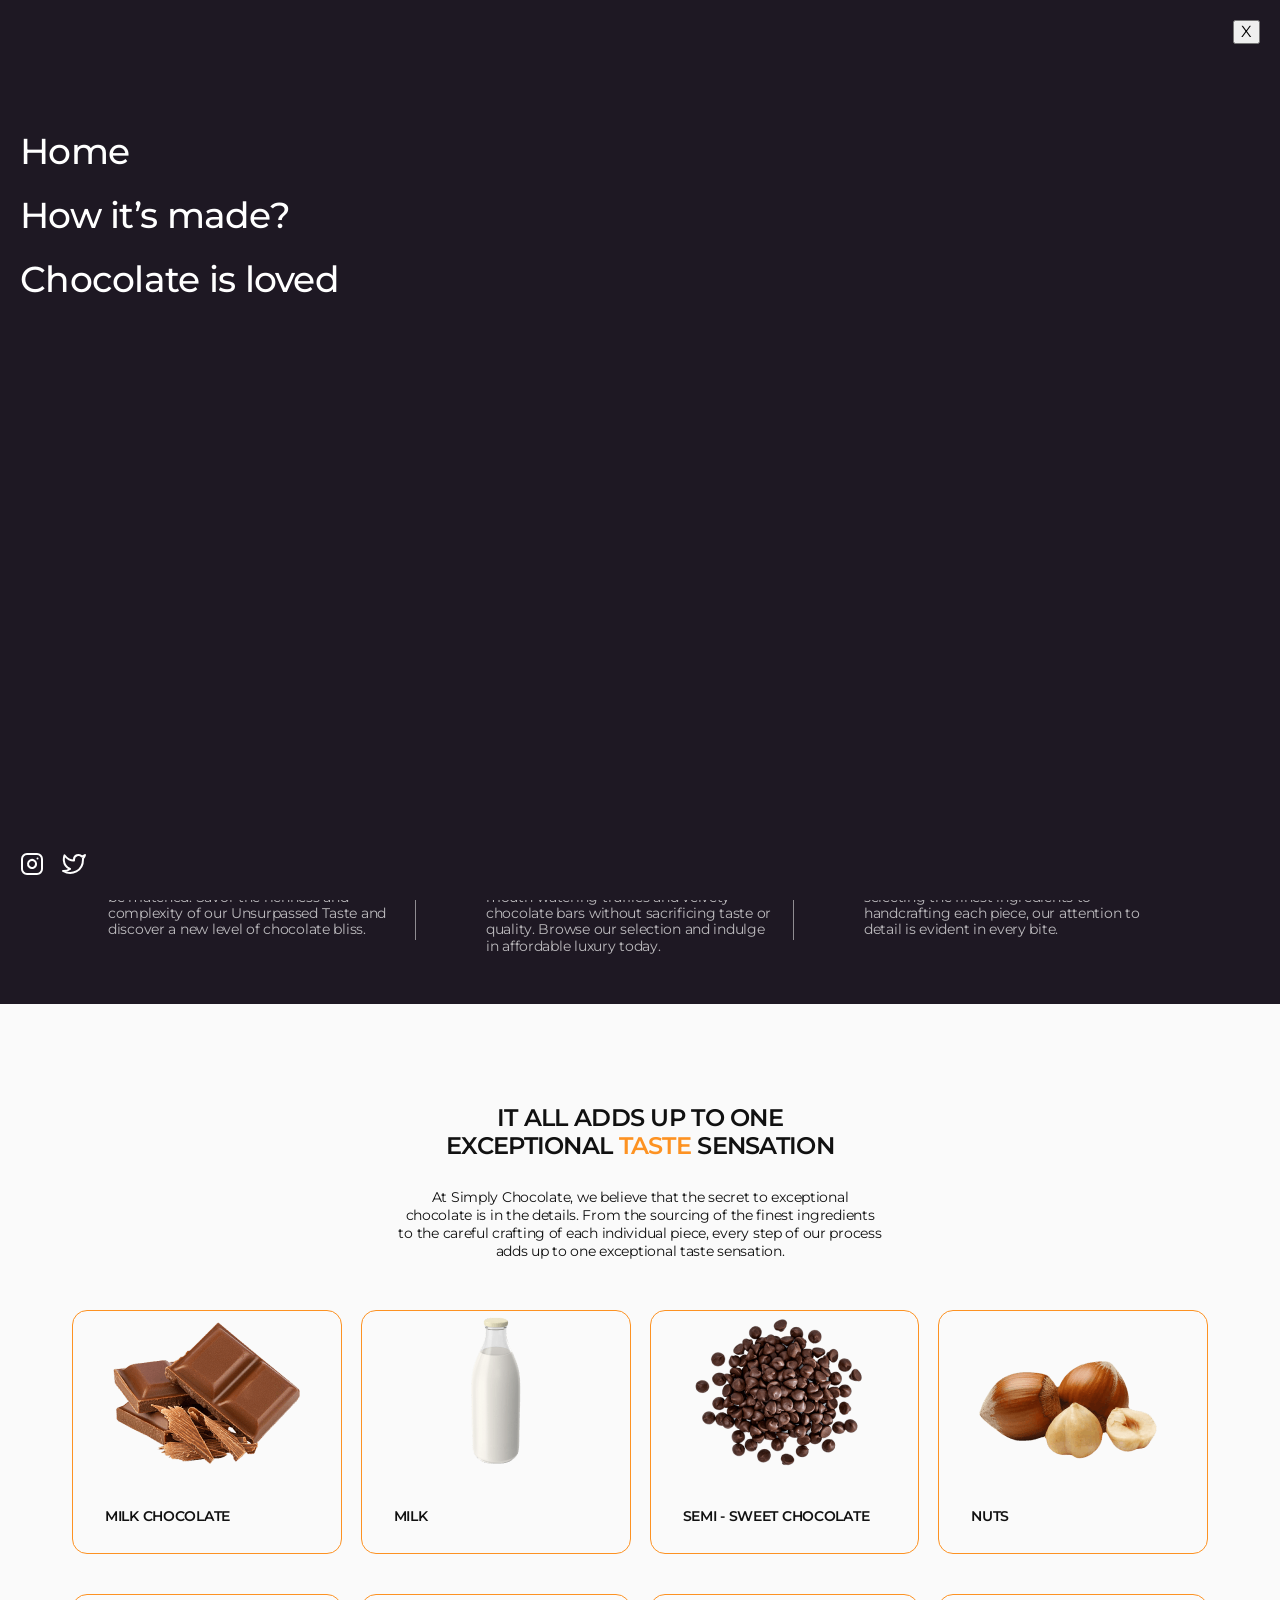
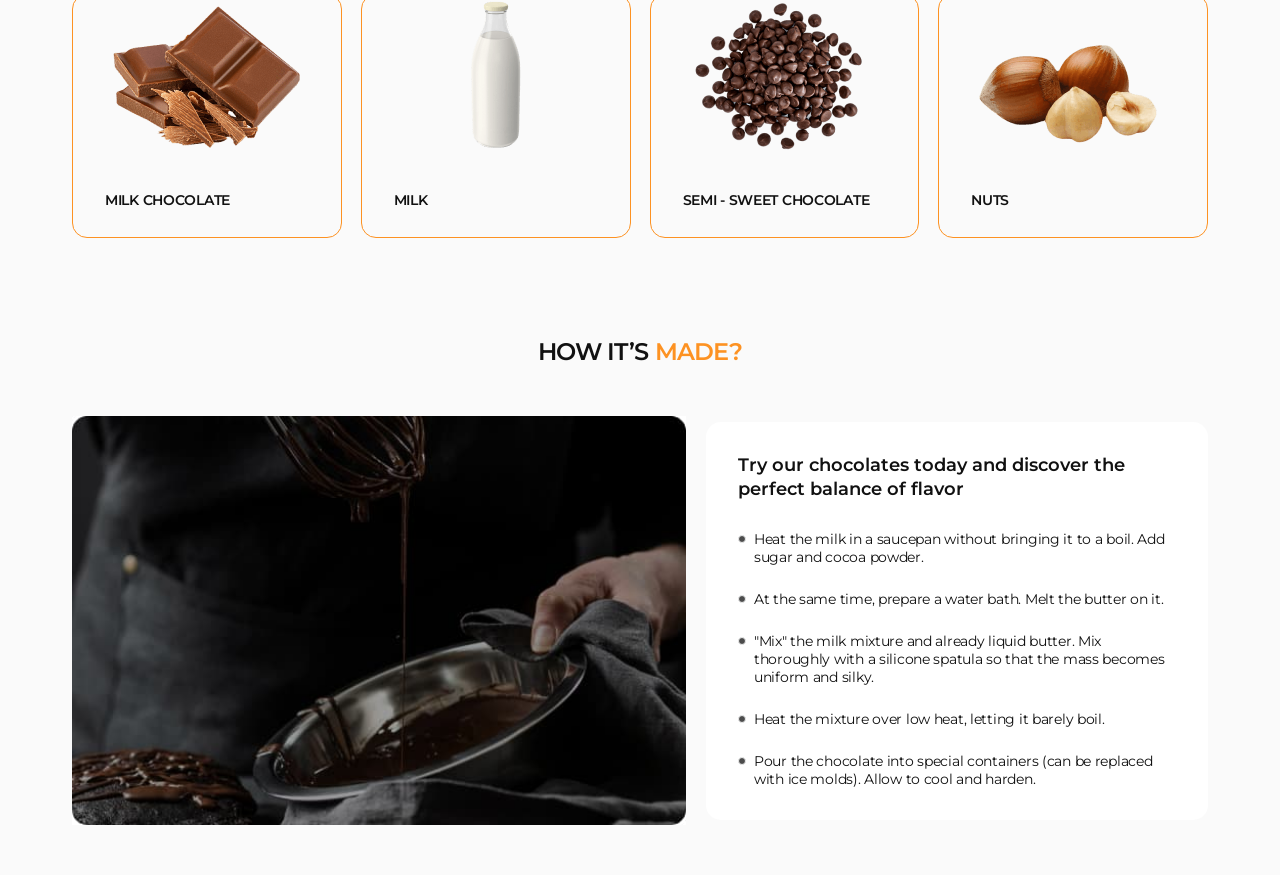
==== commit e2aba3cc: "mod-6" ====
--- a/index.html
+++ b/index.html
@@ -34,7 +34,7 @@
     />
   </head>
   <body>
-    <!-- <header class="header">
+    <header class="header">
       <div class="container header-container">
         <nav class="header-navigation">
           <a
@@ -92,10 +92,16 @@
             ></a>
           </li>
         </ul>
+        <button
+          class="mob-menu-open"
+          type="button"
+        >
+          O
+        </button>
       </div>
-    </header> -->
+    </header>
     <main>
-      <!-- <section class="hero">
+      <section class="hero">
         <div class="container">
           <div class="hero-wrapper">
             <h1 class="hero-title">
@@ -122,7 +128,7 @@
             </div>
           </div>
         </div>
-      </section> -->
+      </section>
       <section
         class="features"
         id="features"
@@ -181,6 +187,7 @@
               <div class="taste-item-wrapper">
                 <img
                   src="./img/taste-img-1.png"
+                  srcset="./img/taste-img-1.png 1x, ./img/taste-img-1-2x.png 2x"
                   width="206"
                   height="160"
                   alt="mILK CHOCOLATE"
@@ -277,13 +284,27 @@
             hOW IT’S <span class="accent">made?</span>
           </h2>
           <div class="made-wrapper">
-            <img
-              src="./img/made-img.jpg"
-              width="600"
-              height="400"
-              alt="liquid chocolate"
-              class="made-image"
-            />
+            <picture class="made-picture">
+              <source
+                media="(min-width: 1166px)"
+                srcset="./img/made-img.jpg 1x, ./img/made-img-2x.jpg 2x"
+              />
+              <source
+                media="(min-width: 768px)"
+                srcset="./img/made-img-tab.jpg 1x, ./img/made-img-tab-2x.jpg 2x"
+              />
+              <source
+                media="(max-width: 767px)"
+                srcset="./img/made-img-mob.jpg 1x, ./img/made-img-mob-2x.jpg 2x"
+              />
+              <img
+                src="./img/made-img.jpg"
+                width="614"
+                alt="liquid chocolate"
+                class="made-image"
+              />
+            </picture>
+
             <div class="made-content">
               <h3 class="made-subtitle">
                 Try our chocolates today and discover the perfect balance of
@@ -580,5 +601,66 @@
         </form>
       </div>
     </div>
+    <div class="mob-menu is-open">
+      <div class="mob-menu-wrapper">
+        <button
+          class="mob-menu-close"
+          type="button"
+        >
+          X
+        </button>
+        <nav>
+          <ul class="mob-menu-list">
+            <li class="mob-menu-item">
+              <a
+                class="mob-menu-link"
+                href="./index.html"
+                >Home</a
+              >
+            </li>
+            <li class="mob-menu-item">
+              <a
+                class="mob-menu-link"
+                href="#made"
+                >How it’s made?</a
+              >
+            </li>
+            <li class="mob-menu-item">
+              <a
+                class="mob-menu-link"
+                href="./about.html"
+                >Chocolate is loved</a
+              >
+            </li>
+          </ul>
+        </nav>
+      </div>
+      <ul class="mob-menu-soc-list">
+        <li class="mob-menu-soc-item">
+          <a
+            class="mob-menu-soc-link"
+            href="./index.html"
+            ><svg
+              class="mob-menu-soc-icon"
+              width="24"
+              height="24"
+            >
+              <use href="./img/icons.svg#icon-instagram"></use></svg
+          ></a>
+        </li>
+        <li class="mob-menu-soc-item">
+          <a
+            class="mob-menu-soc-link"
+            href="#made"
+            ><svg
+              class="mob-menu-soc-icon"
+              width="24"
+              height="24"
+            >
+              <use href="./img/icons.svg#twitter"></use></svg
+          ></a>
+        </li>
+      </ul>
+    </div>
   </body>
 </html>
--- a/css/styles.css
+++ b/css/styles.css
@@ -122,7 +122,7 @@
 }
 
 .header-list {
-  display: flex;
+  display: none;
   gap: 24px;
 }
 
@@ -140,7 +140,7 @@
 }
 
 .header-soc-list {
-  display: flex;
+  display: none;
   gap: 24px;
   margin-left: auto;
 }
@@ -168,7 +168,7 @@
   background-color: #1e1823;
   background-image:
     linear-gradient(rgba(30, 24, 35, 0.4), rgba(30, 24, 35, 0.4)),
-    url(../img/hero-bg.jpg);
+    url(../img/hero-bg-mob.jpg);
   background-size: cover;
   background-position: center;
   background-repeat: no-repeat;
@@ -177,16 +177,32 @@
   max-width: 1200px;
   margin: 0 auto;
   margin-bottom: 72px;
+
+  /* @media screen and (min-resolution: 2x) {
+    background-image:
+      linear-gradient(rgba(30, 24, 35, 0.4), rgba(30, 24, 35, 0.4)),
+      url(../img/hero-bg-mob-2x.jpg);
+  } */
+}
+
+@media screen and (min-resolution: 2x), (-webkit-min-device-pixel-ratio: 2) {
+  .hero {
+    background-image:
+      linear-gradient(rgba(30, 24, 35, 0.4), rgba(30, 24, 35, 0.4)),
+      url(../img/hero-bg-mob-2x.jpg);
+  }
 }
 
 .hero-wrapper {
-  padding: 381px 40px 40px 40px;
+  /* padding: 381px 40px 40px 40px; */
+  padding: 395px 20px 20px 20px;
 }
 
 .hero-title {
   font-weight: 500;
-  font-size: 28px;
-  line-height: 1.21;
+  /* font-size: 28px; */
+  font-size: 20px;
+  line-height: 1.2;
   letter-spacing: -0.03em;
   color: #fff;
   max-width: 484px;
@@ -197,6 +213,7 @@
   display: flex;
   align-items: center;
   gap: 14px;
+  flex-wrap: wrap;
 }
 
 .hero-button {
@@ -204,8 +221,9 @@
   font-size: 14px;
   color: #fff;
   border-radius: 100px;
-  min-width: 146px;
-  padding: 14px 40px;
+  /* min-width: 146px; */
+  /* padding: 14px 40px; */
+  padding: 12px 28px;
   background-color: #fd9222;
   border: none;
   /* transition-property: background-color, color;
@@ -233,8 +251,9 @@
   color: #fff;
   border: 1px solid #fff;
   border-radius: 100px;
-  padding: 14px 40px;
-  min-width: 183px;
+  /* padding: 14px 40px; */
+  padding: 12px 28px;
+  /* min-width: 183px; */
 }
 
 .hero-scroll-link {
@@ -243,7 +262,8 @@
   line-height: 1.29;
   letter-spacing: -0.03em;
   color: #fff;
-  margin-left: auto;
+  /* margin-left: auto; */
+  margin-top: 32px;
 }
 
 /*------------- features-------------- */
@@ -648,7 +668,8 @@
   pointer-events: none;
 }
 
-.is-open {
+.backdrop.is-open,
+.mob-menu.is-open {
   opacity: 1;
   visibility: visible;
   pointer-events: auto;
@@ -824,6 +845,60 @@
   background-color: rgb(188, 237, 180);
 } */
 
+.mob-menu {
+  position: fixed;
+  top: 0;
+  left: 0;
+  width: 100%;
+  height: 100%;
+  background-color: #1e1823;
+  padding: 20px;
+  display: flex;
+  flex-direction: column;
+  /* justify-content: space-between; */
+  opacity: 0;
+  visibility: hidden;
+  pointer-events: none;
+}
+
+.mob-menu-close {
+  display: block;
+  margin-left: auto;
+  margin-bottom: 88px;
+}
+
+.mob-menu-list {
+}
+
+.mob-menu-item:not(:last-child) {
+  margin-bottom: 24px;
+}
+
+.mob-menu-link {
+  font-weight: 500;
+  font-size: 36px;
+  line-height: 1.1;
+  letter-spacing: -0.02em;
+  color: #fff;
+}
+
+.mob-menu-soc-list {
+  display: flex;
+  gap: 18px;
+  margin-top: auto;
+}
+
+.mob-menu-soc-item {
+}
+
+.mob-menu-soc-link {
+}
+
+.mob-menu-soc-icon {
+  fill: transparent;
+  stroke: #fff;
+}
+
 @media screen and (min-width: 768px) {
   .container {
     max-width: 768px;
@@ -839,6 +914,39 @@
   .section-title {
     font-size: 24px;
     line-height: 1.17;
+  }
+
+  .hero {
+    background-image:
+      linear-gradient(rgba(30, 24, 35, 0.4), rgba(30, 24, 35, 0.4)),
+      url(../img/hero-bg-tab.jpg);
+  }
+
+  .hero {
+    @media screen and (min-resolution: 2x),
+      (-webkit-min-device-pixel-ratio: 2) {
+      background-image:
+        linear-gradient(rgba(30, 24, 35, 0.4), rgba(30, 24, 35, 0.4)),
+        url(../img/hero-bg-tab-2x.jpg);
+    }
+  }
+
+  .hero-wrapper {
+    padding: 671px 40px 40px 40px;
+  }
+
+  .hero-title {
+    font-size: 28px;
+  }
+
+  .hero-button,
+  .hero-button-link {
+    padding: 14px 40px;
+  }
+
+  .hero-scroll-link {
+    margin-top: 0px;
+    margin-left: auto;
   }
 
   .features {
@@ -898,6 +1006,25 @@
     max-width: 1166px;
     padding-right: 15px;
     padding-left: 15px;
+  }
+
+  .hero {
+    background-image:
+      linear-gradient(rgba(30, 24, 35, 0.4), rgba(30, 24, 35, 0.4)),
+      url(../img/hero-bg.jpg);
+  }
+
+  .hero {
+    @media screen and (min-resolution: 2x),
+      (-webkit-min-device-pixel-ratio: 2) {
+      background-image:
+        linear-gradient(rgba(30, 24, 35, 0.4), rgba(30, 24, 35, 0.4)),
+        url(../img/hero-bg-2x.jpg);
+    }
+  }
+
+  .hero-wrapper {
+    padding: 381px 40px 40px 40px;
   }
 
   .features-list {
@@ -947,4 +1074,8 @@
   .made-item:not(:last-child) {
     margin-bottom: 24px;
   }
-}
+
+  .made-picture {
+    flex-shrink: 0;
+  }
+}
